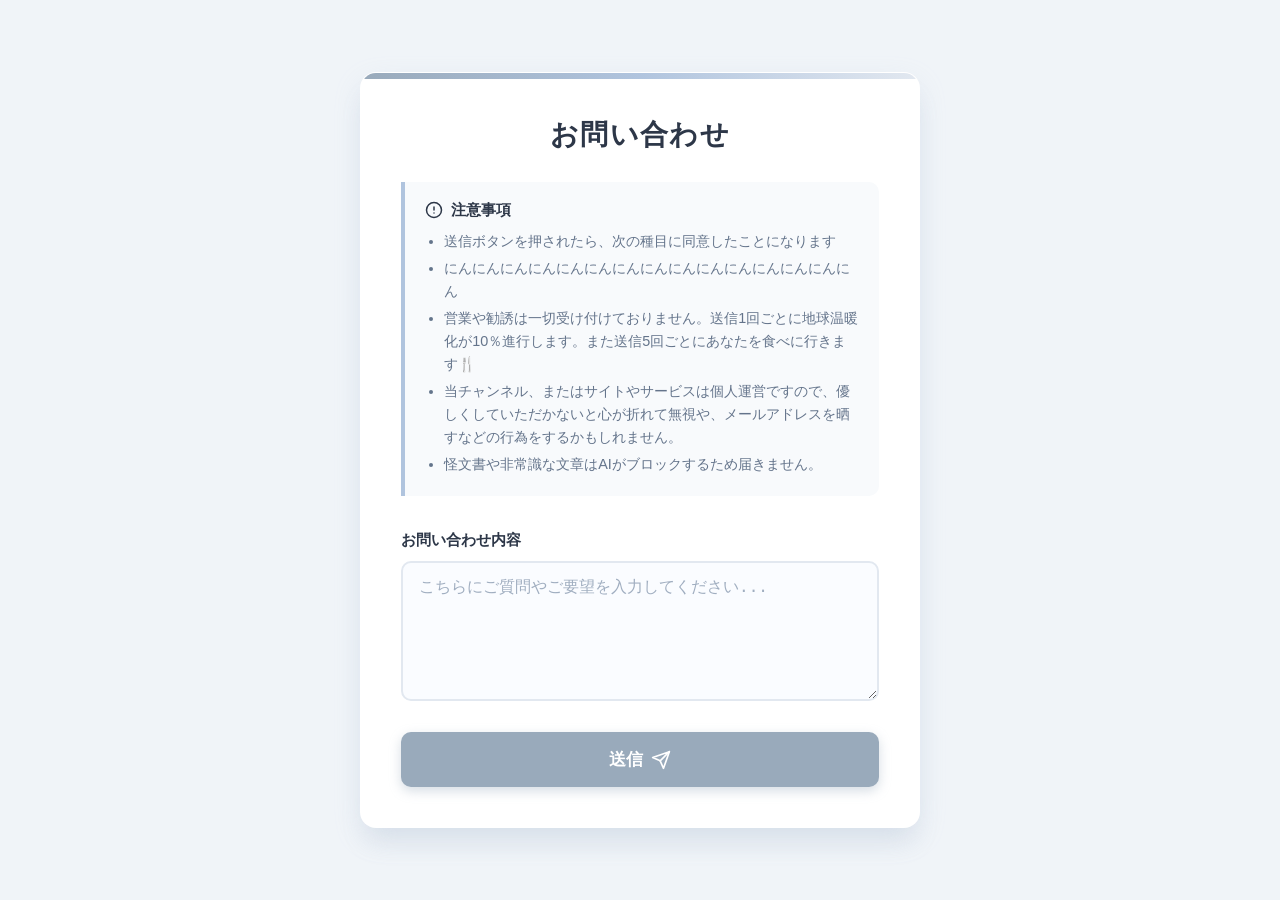
==== support/index.html @ 69566ed5 "Rename index.html to support/index.html" ====
<!DOCTYPE html>
<html lang="ja">
<head>
  <meta charset="UTF-8">
  <meta name="viewport" content="width=device-width, initial-scale=1.0">
  <title>お問い合わせフォーム</title>
  <style>
    /* ==============================================
       カラーパレット & デザイン変数
       ============================================== */
    :root {
      --color-main: #99AABB;         /* メインカラー */
      --color-main-hover: #8899AA;   /* ホバー時メイン */
      --color-highlight: #E2E8F0;    /* ハイライト */
      --color-shadow: #B0C4DE;       /* シャドウ / アクセント */
      --color-bg: #F0F4F8;           /* 白っぽいちょっと黒い水色 */
      --color-card-bg: #FFFFFF;      /* カード背景 */
      --color-text: #2D3748;         /* 主テキスト（見やすさ重視） */
      --color-text-muted: #64748B;   /* 補足テキスト */
      --color-error: #E53E3E;        /* エラー色 */
      --radius-lg: 16px;
      --radius-md: 10px;
      --transition-smooth: all 0.3s cubic-bezier(0.4, 0, 0.2, 1);
    }

    /* ==============================================
       ベーススタイル
       ============================================== */
    * {
      box-sizing: border-box;
      margin: 0;
      padding: 0;
    }

    body {
      font-family: -apple-system, BlinkMacSystemFont, "Segoe UI", Roboto, "Helvetica Neue", Arial, sans-serif;
      background-color: var(--color-bg);
      color: var(--color-text);
      min-height: 100vh;
      display: flex;
      justify-content: center;
      align-items: center;
      padding: 2rem 1rem;
      line-height: 1.6;
    }

    /* ==============================================
       カードコンテナ & アニメーション
       ============================================== */
    .form-card {
      background: var(--color-card-bg);
      width: 100%;
      max-width: 560px;
      padding: 2.5rem;
      border-radius: var(--radius-lg);
      border: 1px solid rgba(255, 255, 255, 0.8);
      /* 立体感のあるソフトな二重シャドウ */
      box-shadow: 
        0 10px 30px -5px rgba(176, 196, 222, 0.3),
        0 20px 25px -5px rgba(153, 170, 187, 0.15);
      animation: fadeInSlideUp 0.8s cubic-bezier(0.16, 1, 0.3, 1);
      position: relative;
      overflow: hidden;
    }

    /* カード上部のアクセントライン */
    .form-card::before {
      content: '';
      position: absolute;
      top: 0;
      left: 0;
      width: 100%;
      height: 6px;
      background: linear-gradient(90deg, var(--color-main), var(--color-shadow), var(--color-highlight));
    }

    .form-title {
      font-size: 1.75rem;
      font-weight: 700;
      color: var(--color-text);
      margin-bottom: 1.5rem;
      text-align: center;
      letter-spacing: 0.05em;
    }

    /* ==============================================
       注意事項エリア (CONFIGで流し込み)
       ============================================== */
    .notice-box {
      background-color: #F8FAFC;
      border-left: 4px solid var(--color-shadow);
      padding: 1rem 1.25rem;
      border-radius: 0 var(--radius-md) var(--radius-md) 0;
      margin-bottom: 2rem;
      font-size: 0.9rem;
      color: var(--color-text-muted);
      animation: fadeIn 1s ease-out 0.2s both;
    }

    .notice-box h3 {
      font-size: 0.95rem;
      color: var(--color-text);
      margin-bottom: 0.5rem;
      display: flex;
      align-items: center;
      gap: 0.5rem;
    }

    .notice-box ul {
      padding-left: 1.2rem;
    }

    .notice-box li {
      margin-bottom: 0.25rem;
    }

    /* ==============================================
       フォーム要素
       ============================================== */
    .form-group {
      margin-bottom: 1.5rem;
      position: relative;
    }

    .form-label {
      display: block;
      font-weight: 600;
      font-size: 0.95rem;
      margin-bottom: 0.5rem;
      color: var(--color-text);
      transition: var(--transition-smooth);
    }

    .form-control {
      width: 100%;
      padding: 0.875rem 1rem;
      font-size: 1rem;
      color: var(--color-text);
      background-color: #FAFCFF;
      border: 2px solid var(--color-highlight);
      border-radius: var(--radius-md);
      outline: none;
      transition: var(--transition-smooth);
      resize: vertical;
    }

    /* 入力エリアフォーカス時のアニメーション */
    .form-control:focus {
      background-color: #FFFFFF;
      border-color: var(--color-main);
      box-shadow: 0 0 0 4px rgba(153, 170, 187, 0.25);
      transform: translateY(-2px);
    }

    .form-control::placeholder {
      color: #A0AEC0;
    }

    textarea.form-control {
      min-height: 140px;
    }

    /* ==============================================
       送信ボタン & インタラクション
       ============================================== */
    .btn-submit {
      width: 100%;
      padding: 1rem;
      font-size: 1.05rem;
      font-weight: 700;
      color: #FFFFFF;
      background-color: var(--color-main);
      border: none;
      border-radius: var(--radius-md);
      cursor: pointer;
      transition: var(--transition-smooth);
      box-shadow: 0 4px 12px rgba(153, 170, 187, 0.4);
      display: flex;
      justify-content: center;
      align-items: center;
      gap: 0.5rem;
      position: relative;
      overflow: hidden;
    }

    /* リップル（波紋）用 */
    .btn-submit::after {
      content: '';
      position: absolute;
      top: 50%;
      left: 50%;
      width: 0;
      height: 0;
      background: rgba(255, 255, 255, 0.3);
      border-radius: 50%;
      transform: translate(-50%, -50%);
      transition: width 0.6s ease-out, height 0.6s ease-out;
    }

    .btn-submit:hover {
      background-color: var(--color-main-hover);
      transform: translateY(-3px);
      box-shadow: 0 8px 20px rgba(153, 170, 187, 0.5);
    }

    .btn-submit:active {
      transform: translateY(-1px);
      box-shadow: 0 4px 10px rgba(153, 170, 187, 0.3);
    }

    .btn-submit:active::after {
      width: 300px;
      height: 300px;
    }

    /* ==============================================
       キーフレームアニメーション
       ============================================== */
    @keyframes fadeInSlideUp {
      from {
        opacity: 0;
        transform: translateY(30px) scale(0.98);
      }
      to {
        opacity: 1;
        transform: translateY(0) scale(1);
      }
    }

    @keyframes fadeIn {
      from { opacity: 0; }
      to { opacity: 1; }
    }

    @keyframes shake {
      0%, 100% { transform: translateX(0); }
      20%, 60% { transform: translateX(-6px); }
      40%, 80% { transform: translateX(6px); }
    }

    .shake {
      animation: shake 0.4s ease-in-out;
    }
  </style>
</head>
<body>

  <div class="form-card">
    <h1 class="form-title">お問い合わせ</h1>

    <!-- JSで設定（CONFIG）した注意事項がここに入ります -->
    <div class="notice-box" id="noticeBox">
      <h3>
        <svg width="18" height="18" viewBox="0 0 24 24" fill="none" stroke="currentColor" stroke-width="2" stroke-linecap="round" stroke-linejoin="round"><circle cx="12" cy="12" r="10"></circle><line x1="12" y1="8" x2="12" y2="12"></line><line x1="12" y1="16" x2="12.01" y2="16"></line></svg>
        注意事項
      </h3>
      <ul id="noticeList"></ul>
    </div>

    <form id="contactForm">
      <div class="form-group">
        <label class="form-label" for="message">お問い合わせ内容</label>
        <textarea 
          id="message" 
          class="form-control" 
          placeholder="こちらにご質問やご要望を入力してください..." 
          required
        ></textarea>
      </div>

      <button type="submit" class="btn-submit" id="submitBtn">
        <span>送信</span>
        <svg width="20" height="20" viewBox="0 0 24 24" fill="none" stroke="currentColor" stroke-width="2" stroke-linecap="round" stroke-linejoin="round"><line x1="22" y1="2" x2="11" y2="13"></line><polygon points="22 2 15 22 11 13 2 9 22 2"></polygon></svg>
      </button>
    </form>
  </div>

  <script>
    /* ==============================================
       コンフィグ設定 (自由に書き換えてください)
       ============================================== */
    const CONFIG = {
      // 送信先のメールアドレス
      recipientEmail: "example@yourdomain.com",

      // 注意事項リスト
      notices: [
        "送信ボタンを押されたら、次の種目に同意したことになります",
        "にんにんにんにんにんにんにんにんにんにんにんにんにんにんにん",
        "営業や勧誘は一切受け付けておりません。送信1回ごとに地球温暖化が10％進行します。また送信5回ごとにあなたを食べに行きます🍴",
        "当チャンネル、またはサイトやサービスは個人運営ですので、優しくしていただかないと心が折れて無視や、メールアドレスを晒すなどの行為をするかもしれません。"  ,
        "怪文書や非常識な文章はAIがブロックするため届きません。",

      ]
    };

    /* ==============================================
       初期化処理
       ============================================== */
    document.addEventListener("DOMContentLoaded", () => {
      // 注意事項の書き込み
      const noticeList = document.getElementById("noticeList");
      CONFIG.notices.forEach(text => {
        const li = document.createElement("li");
        li.textContent = text;
        noticeList.appendChild(li);
      });
    });

    /* ==============================================
       送信処理 (mailto: 生成)
       ============================================== */
    const form = document.getElementById("contactForm");
    const messageInput = document.getElementById("message");
    const formCard = document.querySelector(".form-card");

    form.addEventListener("submit", (e) => {
      e.preventDefault();

      const messageValue = messageInput.value.trim();

      if (!messageValue) {
        // 未入力時はカードを揺らすアニメーション
        formCard.classList.add("shake");
        setTimeout(() => formCard.classList.remove("shake"), 400);
        return;
      }

      // 件名（Subject）は含めず、本文（Body）のみをURLエンコード
      const mailtoUrl = `mailto:${CONFIG.recipientEmail}?body=${encodeURIComponent(messageValue)}`;

      // メールアプリを開く
      window.location.href = mailtoUrl;
    });
  </script>
</body>
</html>
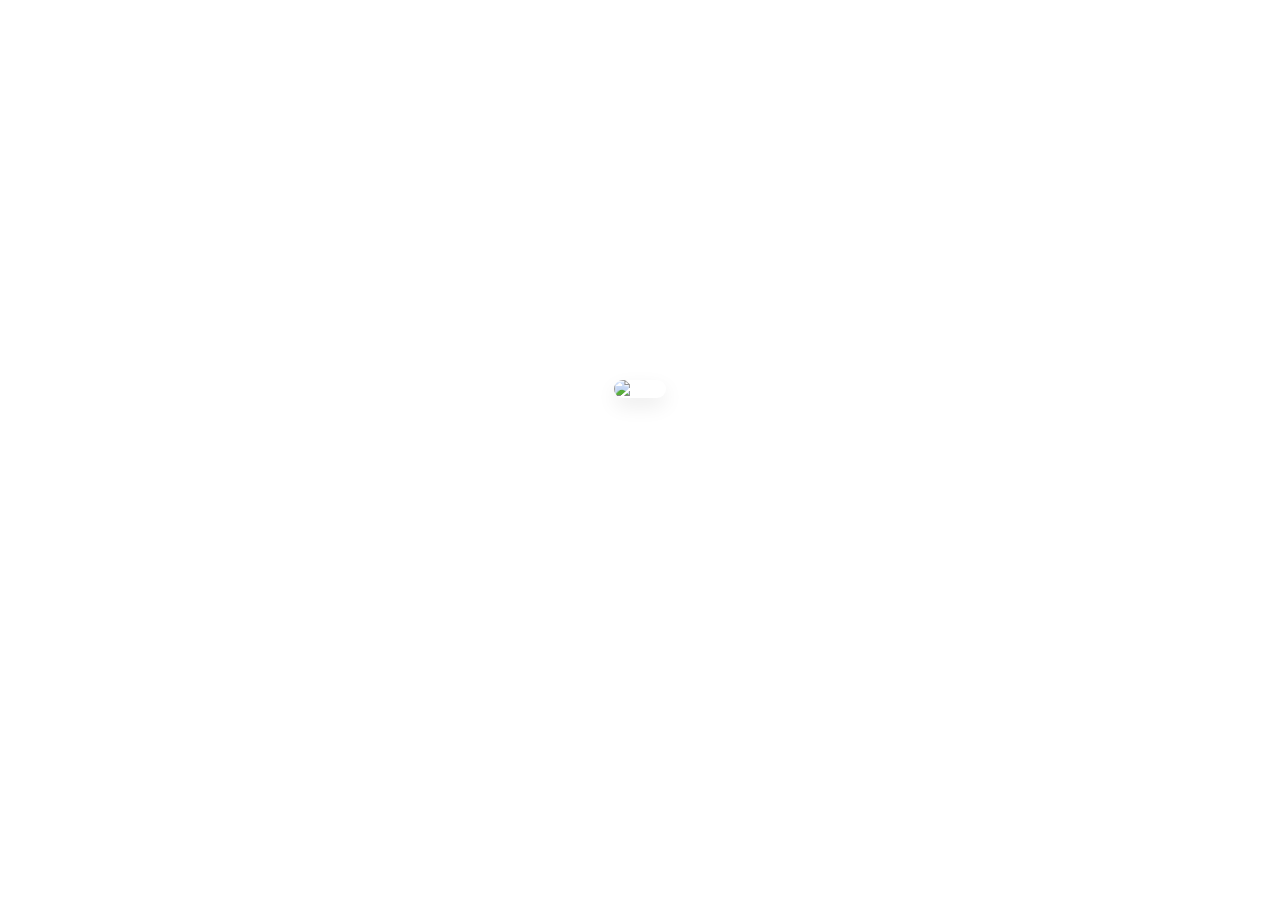
==== commit 538c1dae: "Update index.html" ====
--- a/support/index.html
+++ b/support/index.html
@@ -3,334 +3,867 @@
 <head>
   <meta charset="UTF-8">
   <meta name="viewport" content="width=device-width, initial-scale=1.0">
-  <title>お問い合わせフォーム</title>
+  <title>Profile Page</title>
   <style>
-    /* ==============================================
-       カラーパレット & デザイン変数
-       ============================================== */
-    :root {
-      --color-main: #99AABB;         /* メインカラー */
-      --color-main-hover: #8899AA;   /* ホバー時メイン */
-      --color-highlight: #E2E8F0;    /* ハイライト */
-      --color-shadow: #B0C4DE;       /* シャドウ / アクセント */
-      --color-bg: #F0F4F8;           /* 白っぽいちょっと黒い水色 */
-      --color-card-bg: #FFFFFF;      /* カード背景 */
-      --color-text: #2D3748;         /* 主テキスト（見やすさ重視） */
-      --color-text-muted: #64748B;   /* 補足テキスト */
-      --color-error: #E53E3E;        /* エラー色 */
-      --radius-lg: 16px;
-      --radius-md: 10px;
-      --transition-smooth: all 0.3s cubic-bezier(0.4, 0, 0.2, 1);
-    }
-
-    /* ==============================================
-       ベーススタイル
-       ============================================== */
+    /* ================================================== */
+    /* 基礎リセット・マウスカーソル完全非表示化 */
+    /* ================================================== */
     * {
-      box-sizing: border-box;
       margin: 0;
       padding: 0;
+      box-sizing: border-box;
+    }
+
+    /* PC環境下では画面の下部や端も含めて、全ての要素のデフォルトカーソルを強制非表示 */
+    @media (hover: hover) and (pointer: fine) {
+      *, *::before, *::after, html, body {
+        cursor: none !important;
+      }
     }
 
     body {
-      font-family: -apple-system, BlinkMacSystemFont, "Segoe UI", Roboto, "Helvetica Neue", Arial, sans-serif;
-      background-color: var(--color-bg);
-      color: var(--color-text);
-      min-height: 100vh;
+      background: #000;
+      color: #fff;
+      height: 100vh;
+      overflow-x: hidden;
+      font-family: 'Helvetica Neue', Arial, 'Hiragino Kaku Gothic ProN', 'Hiragino Sans', Meiryo, sans-serif;
+      position: relative;
+      user-select: none;
+    }
+
+    /* ================================================== */
+    /* ローディング画面 (漆黒→白円形展開) */
+    /* ================================================== */
+    #first-loading-screen {
+      position: fixed;
+      top: 0; left: 0; width: 100vw; height: 100vh;
+      background-color: #000000;
+      z-index: 90000;
       display: flex;
       justify-content: center;
       align-items: center;
-      padding: 2rem 1rem;
-      line-height: 1.6;
-    }
-
-    /* ==============================================
-       カードコンテナ & アニメーション
-       ============================================== */
-    .form-card {
-      background: var(--color-card-bg);
-      width: 100%;
-      max-width: 560px;
-      padding: 2.5rem;
-      border-radius: var(--radius-lg);
-      border: 1px solid rgba(255, 255, 255, 0.8);
-      /* 立体感のあるソフトな二重シャドウ */
-      box-shadow: 
-        0 10px 30px -5px rgba(176, 196, 222, 0.3),
-        0 20px 25px -5px rgba(153, 170, 187, 0.15);
-      animation: fadeInSlideUp 0.8s cubic-bezier(0.16, 1, 0.3, 1);
+      overflow: hidden;
+      pointer-events: auto;
+    }
+
+    .white-cover-overlay {
+      position: absolute;
+      top: 0; left: 0; width: 100%; height: 100%;
+      background: #ffffff;
+      clip-path: circle(0% at 50% 50%);
+      z-index: 1;
+    }
+
+    .white-cover-overlay.shrink-in {
+      animation: shrinkFromEdge 0.8s cubic-bezier(0.25, 1, 0.5, 1) forwards;
+    }
+
+    @keyframes shrinkFromEdge {
+      0% { clip-path: circle(0% at 50% 50%); }
+      100% { clip-path: circle(150% at 50% 50%); }
+    }
+
+    #first-loading-screen.smooth-fade-out {
+      opacity: 0;
+      transition: opacity 0.8s cubic-bezier(0.25, 1, 0.5, 1);
+      pointer-events: none;
+    }
+
+    .first-loading-content {
+      text-align: center;
       position: relative;
-      overflow: hidden;
-    }
-
-    /* カード上部のアクセントライン */
-    .form-card::before {
+      z-index: 2;
+      display: flex;
+      flex-direction: column;
+      align-items: center;
+      transition: opacity 0.5s ease;
+    }
+
+    /* 吹き出し (共通スタイル) */
+    .fukidashi {
+      position: absolute;
+      bottom: 130%;
+      left: 50%;
+      transform: translateX(-50%) scale(0);
+      background: #ffffff;
+      color: #333333;
+      padding: 12px 18px;
+      border-radius: 12px;
+      font-size: 0.95rem;
+      font-weight: 700;
+      white-space: nowrap;
+      opacity: 0;
+      transition: transform 0.3s cubic-bezier(0.34, 1.56, 0.64, 1), opacity 0.3s ease;
+      box-shadow: 0 4px 15px rgba(0, 0, 0, 0.2);
+      border: 2px solid #e0e0e0;
+      z-index: 10;
+      pointer-events: auto;
+    }
+    .fukidashi::after {
       content: '';
       position: absolute;
-      top: 0;
-      left: 0;
+      top: 100%;
+      left: 50%;
+      transform: translateX(-50%);
+      border: 8px solid transparent;
+      border-top-color: #ffffff;
+    }
+    .fukidashi.show {
+      transform: translateX(-50%) scale(1);
+      opacity: 1;
+    }
+
+    .logo-container {
+      width: 110px;
+      height: 110px;
+      margin-bottom: 25px;
+      transform: scale(0);
+      opacity: 0;
+      position: relative; /* 吹き出しの基準 */
+    }
+
+    .logo-container.pop-in {
+      animation: pyokonLogo 0.5s cubic-bezier(0.175, 0.885, 0.32, 1.4) forwards;
+    }
+
+    @keyframes pyokonLogo {
+      0% { transform: scale(0); opacity: 0; }
+      60% { transform: scale(1.25); opacity: 1; }
+      100% { transform: scale(1); opacity: 1; }
+    }
+
+    .logo-img {
       width: 100%;
+      height: 100%;
+      border-radius: 28px;
+      object-fit: cover;
+      box-shadow: 0 8px 20px rgba(0, 0, 0, 0.08);
+      cursor: none; /* カーソル消去 */
+    }
+
+    .first-load-bar-track {
+      width: 220px;
       height: 6px;
-      background: linear-gradient(90deg, var(--color-main), var(--color-shadow), var(--color-highlight));
-    }
-
-    .form-title {
-      font-size: 1.75rem;
+      background: rgba(0, 0, 0, 0.08);
+      border-radius: 10px;
+      overflow: hidden;
+      position: relative;
+      opacity: 0;
+      transition: opacity 0.3s ease;
+    }
+
+    .first-load-bar-track.show {
+      opacity: 1;
+    }
+
+    .first-load-bar-fill {
+      width: 0%;
+      height: 100%;
+      background: #c3d9f0;
+      box-shadow: 0 0 10px #E2ECF7;
+      border-radius: 10px;
+      /* JSでtransitionを操作します */
+    }
+
+    /* ================================================== */
+    /* エラー演出用スタイル (読み込み後エラー・10回失敗時) */
+    /* ================================================== */
+
+    /* 上下白背景スライド (読み込み後エラー用) */
+    .err-bg {
+      position: fixed;
+      left: 0; width: 100vw; height: 50vh;
+      background: #ffffff;
+      z-index: 90001;
+      transition: transform 0.6s cubic-bezier(0.8, 0, 0.2, 1);
+      pointer-events: none;
+    }
+    #err-white-top { top: 0; transform: translateY(-100%); }
+    #err-white-bottom { bottom: 0; transform: translateY(100%); }
+    .err-bg.show { transform: translateY(0); }
+
+    /* エラー演出コンテナ (読み込み後) */
+    #err-overlay {
+      display: none;
+      position: fixed; top: 0; left: 0; width: 100vw; height: 100vh;
+      z-index: 90002; pointer-events: none; overflow: hidden;
+    }
+
+    #err-logo-box {
+      position: absolute;
+      top: -200px; /* 画面外(上) */
+      left: 50%;
+      transform: translateX(-50%);
+      width: 110px; height: 110px;
+      transition: top 0.6s cubic-bezier(0.34, 1.56, 0.64, 1);
+    }
+    #err-logo-box.move-center {
+      top: 50%;
+      transform: translate(-50%, -50%);
+    }
+
+    #err-text {
+      text-align: center;
+      color: #333;
       font-weight: 700;
-      color: var(--color-text);
-      margin-bottom: 1.5rem;
-      text-align: center;
-      letter-spacing: 0.05em;
-    }
-
-    /* ==============================================
-       注意事項エリア (CONFIGで流し込み)
-       ============================================== */
-    .notice-box {
-      background-color: #F8FAFC;
-      border-left: 4px solid var(--color-shadow);
-      padding: 1rem 1.25rem;
-      border-radius: 0 var(--radius-md) var(--radius-md) 0;
-      margin-bottom: 2rem;
-      font-size: 0.9rem;
-      color: var(--color-text-muted);
-      animation: fadeIn 1s ease-out 0.2s both;
-    }
-
-    .notice-box h3 {
-      font-size: 0.95rem;
-      color: var(--color-text);
-      margin-bottom: 0.5rem;
-      display: flex;
-      align-items: center;
-      gap: 0.5rem;
-    }
-
-    .notice-box ul {
-      padding-left: 1.2rem;
-    }
-
-    .notice-box li {
-      margin-bottom: 0.25rem;
-    }
-
-    /* ==============================================
-       フォーム要素
-       ============================================== */
-    .form-group {
-      margin-bottom: 1.5rem;
-      position: relative;
-    }
-
-    .form-label {
-      display: block;
-      font-weight: 600;
-      font-size: 0.95rem;
-      margin-bottom: 0.5rem;
-      color: var(--color-text);
-      transition: var(--transition-smooth);
-    }
-
-    .form-control {
-      width: 100%;
-      padding: 0.875rem 1rem;
-      font-size: 1rem;
-      color: var(--color-text);
-      background-color: #FAFCFF;
-      border: 2px solid var(--color-highlight);
-      border-radius: var(--radius-md);
-      outline: none;
-      transition: var(--transition-smooth);
-      resize: vertical;
-    }
-
-    /* 入力エリアフォーカス時のアニメーション */
-    .form-control:focus {
-      background-color: #FFFFFF;
-      border-color: var(--color-main);
-      box-shadow: 0 0 0 4px rgba(153, 170, 187, 0.25);
-      transform: translateY(-2px);
-    }
-
-    .form-control::placeholder {
-      color: #A0AEC0;
-    }
-
-    textarea.form-control {
-      min-height: 140px;
-    }
-
-    /* ==============================================
-       送信ボタン & インタラクション
-       ============================================== */
-    .btn-submit {
-      width: 100%;
-      padding: 1rem;
-      font-size: 1.05rem;
-      font-weight: 700;
-      color: #FFFFFF;
-      background-color: var(--color-main);
-      border: none;
-      border-radius: var(--radius-md);
-      cursor: pointer;
-      transition: var(--transition-smooth);
-      box-shadow: 0 4px 12px rgba(153, 170, 187, 0.4);
-      display: flex;
-      justify-content: center;
-      align-items: center;
-      gap: 0.5rem;
-      position: relative;
-      overflow: hidden;
-    }
-
-    /* リップル（波紋）用 */
-    .btn-submit::after {
-      content: '';
+      margin-top: 150px;
+      font-size: 1.1rem;
+      opacity: 0;
+      transition: opacity 0.4s ease;
+    }
+    #err-text.show { opacity: 1; }
+
+    /* 致命的エラー (10回失敗・サポート誘導用) */
+    #fatal-overlay {
+      display: none;
+      position: fixed; top: 0; left: 0; width: 100vw; height: 100vh;
+      z-index: 99999; /* 最前面 */
+      pointer-events: none; overflow: hidden;
+    }
+
+    #fatal-logo-box {
       position: absolute;
       top: 50%;
-      left: 50%;
-      width: 0;
-      height: 0;
-      background: rgba(255, 255, 255, 0.3);
+      left: -200px; /* 画面外(左) */
+      transform: translateY(-50%);
+      width: 120px; height: 120px;
+      transition: left 0.6s cubic-bezier(0.34, 1.56, 0.64, 1);
+      pointer-events: auto; /* クリック判定用 */
+    }
+    #fatal-logo-box.slide-in-left {
+      left: 60px; /* 画面左側に配置 */
+    }
+
+    /* サポートボタン */
+    .support-btn {
+      display: inline-block;
+      margin-top: 10px;
+      padding: 8px 16px;
+      background: #341f97;
+      color: #fff;
+      text-decoration: none;
+      border-radius: 8px;
+      transition: background 0.2s;
+      cursor: none !important; /* カスタムカーソルに任せる */
+    }
+    .support-btn:hover { background: #54a0ff; }
+
+    /* 爆発エフェクト */
+    .explode-anim {
+      animation: explodeEffect 0.6s forwards;
+      pointer-events: none;
+    }
+    @keyframes explodeEffect {
+      0% { transform: scale(1); filter: brightness(1); opacity: 1; }
+      30% { transform: scale(1.6); filter: brightness(2) contrast(1.5); }
+      100% { transform: scale(3.5); filter: blur(15px) brightness(3); opacity: 0; display: none; }
+    }
+
+
+    /* ================================================== */
+    /* カスタムマウスカーソル */
+    /* ================================================== */
+    #custom-cursor {
+      position: fixed;
+      top: 0; left: 0;
+      width: 22px; height: 22px;
+      background-color: #c3d9f0;
+      border: 2px solid #E2ECF7;
       border-radius: 50%;
+      pointer-events: none;
+      z-index: 999999;
       transform: translate(-50%, -50%);
-      transition: width 0.6s ease-out, height 0.6s ease-out;
-    }
-
-    .btn-submit:hover {
-      background-color: var(--color-main-hover);
-      transform: translateY(-3px);
-      box-shadow: 0 8px 20px rgba(153, 170, 187, 0.5);
-    }
-
-    .btn-submit:active {
-      transform: translateY(-1px);
-      box-shadow: 0 4px 10px rgba(153, 170, 187, 0.3);
-    }
-
-    .btn-submit:active::after {
-      width: 300px;
-      height: 300px;
-    }
-
-    /* ==============================================
-       キーフレームアニメーション
-       ============================================== */
-    @keyframes fadeInSlideUp {
-      from {
-        opacity: 0;
-        transform: translateY(30px) scale(0.98);
-      }
-      to {
-        opacity: 1;
-        transform: translateY(0) scale(1);
-      }
-    }
-
-    @keyframes fadeIn {
-      from { opacity: 0; }
-      to { opacity: 1; }
-    }
-
-    @keyframes shake {
-      0%, 100% { transform: translateX(0); }
-      20%, 60% { transform: translateX(-6px); }
-      40%, 80% { transform: translateX(6px); }
-    }
-
-    .shake {
-      animation: shake 0.4s ease-in-out;
+      box-shadow: 0 6px 16px rgba(0, 0, 0, 0.6), 0 0 10px rgba(226, 236, 247, 0.8);
+      opacity: 0;
+      transition: opacity 0.4s ease, transform 0.2s cubic-bezier(0.2, 0.8, 0.2, 1), background-color 0.2s ease, border-color 0.2s ease;
+      will-change: transform, left, top;
+    }
+
+    #custom-cursor.hover {
+      transform: translate(-50%, -50%) scale(1.6);
+      background-color: #E2ECF7;
+      border-color: #ffffff;
+      box-shadow: 0 8px 22px rgba(0, 0, 0, 0.7), 0 0 16px #E2ECF7;
+    }
+
+    #custom-cursor.active {
+      transform: translate(-50%, -50%) scale(0.85);
+      background-color: #a1c4e6;
+    }
+
+    @media (hover: none), (pointer: coarse) {
+      #custom-cursor { display: none !important; }
+      body, a, button, input, select, textarea { cursor: auto !important; }
+    }
+
+    /* ================================================== */
+    /* メインWebサイト用スタイル (前回のまま) */
+    /* ================================================== */
+    .bg-video-container {
+      position: fixed; top: 0; left: 0; width: 100vw; height: 100vh;
+      z-index: -2; overflow: hidden; pointer-events: none;
+    }
+    .bg-video {
+      width: 100%; height: 100%; object-fit: cover; pointer-events: none;
+    }
+    .bg-overlay {
+      position: fixed; top: 0; left: 0; width: 100vw; height: 100vh;
+      background: rgba(10, 10, 15, 0.6); z-index: -1; pointer-events: none;
+    }
+
+    /* (以下、既存のプロフィールCSSスタイル・一部省略せず記載) */
+    .hamburger-btn {
+      position: fixed; top: 20px; left: 20px; z-index: 1000;
+      background: rgba(255, 255, 255, 0.15); backdrop-filter: blur(10px);
+      border: 1px solid rgba(255, 255, 255, 0.2); width: 48px; height: 48px;
+      border-radius: 12px; display: flex; flex-direction: column;
+      justify-content: center; align-items: center; gap: 5px; transition: all 0.3s ease;
+    }
+    .hamburger-btn:hover { background: rgba(255, 255, 255, 0.3); transform: scale(1.05); }
+    .hamburger-btn span {
+      width: 22px; height: 2px; background-color: #ffffff; border-radius: 2px; transition: all 0.3s ease;
+    }
+    .hamburger-btn.active span:nth-child(1) { transform: translateY(7px) rotate(45deg); }
+    .hamburger-btn.active span:nth-child(2) { opacity: 0; }
+    .hamburger-btn.active span:nth-child(3) { transform: translateY(-7px) rotate(-45deg); }
+    .menu-drawer {
+      position: fixed; top: 0; left: -300px; width: 280px; height: 100%;
+      background: rgba(15, 15, 25, 0.88); backdrop-filter: blur(20px);
+      z-index: 999; padding: 80px 20px 30px; box-shadow: 4px 0 24px rgba(0, 0, 0, 0.5);
+      transition: left 0.35s cubic-bezier(0.4, 0, 0.2, 1); border-right: 1px solid rgba(255, 255, 255, 0.1); overflow-y: auto;
+    }
+    .menu-drawer.open { left: 0; }
+    .menu-section-header {
+      font-size: 0.75rem; font-weight: 700; text-transform: uppercase; color: #8a8a9e; letter-spacing: 1px; margin: 20px 0 8px 12px;
+    }
+    .menu-drawer a {
+      display: flex; align-items: center; gap: 12px; color: #e0e0e0; text-decoration: none;
+      padding: 12px 14px; margin-bottom: 6px; border-radius: 10px; font-size: 0.95rem; font-weight: 500;
+      background: rgba(255, 255, 255, 0.05); transition: all 0.2s ease;
+    }
+    .menu-drawer a:hover { background: rgba(255, 255, 255, 0.2); color: #ffffff; transform: translateX(4px); }
+    .menu-overlay {
+      position: fixed; top: 0; left: 0; width: 100vw; height: 100vh; background: rgba(0, 0, 0, 0.5);
+      z-index: 998; opacity: 0; pointer-events: none; transition: opacity 0.35s ease;
+    }
+    .menu-overlay.open { opacity: 1; pointer-events: auto; }
+    .container { max-width: 720px; width: 100%; margin: 0 auto; padding: 80px 20px 60px; }
+    .card {
+      background: rgba(20, 20, 32, 0.65); backdrop-filter: blur(16px);
+      border: 1px solid rgba(255, 255, 255, 0.12); border-radius: 24px; padding: 32px;
+      margin-bottom: 24px; box-shadow: 0 12px 32px rgba(0, 0, 0, 0.3); word-break: break-word;
+    }
+    .profile-header { text-align: center; }
+    .avatar {
+      width: 130px; height: 130px; border-radius: 50%; object-fit: cover;
+      border: 4px solid rgba(255, 255, 255, 0.3); box-shadow: 0 8px 20px rgba(0, 0, 0, 0.4); margin-bottom: 16px;
+    }
+    .user-name { font-size: 2rem; font-weight: 700; margin-bottom: 8px; }
+    .details-row { display: flex; justify-content: center; gap: 12px; font-size: 0.95rem; color: #b0b0c0; margin-bottom: 16px; flex-wrap: wrap; }
+    .details-badge {
+      display: inline-flex; align-items: center; gap: 6px; background: rgba(255, 255, 255, 0.08);
+      padding: 6px 14px; border-radius: 20px; border: 1px solid rgba(255, 255, 255, 0.1);
+    }
+    .bio { font-size: 1rem; line-height: 1.7; color: #e0e0e0; margin-top: 16px; text-align: left; user-select: text; }
+    .action-group { display: grid; grid-template-columns: 1fr 1fr; gap: 12px; margin-top: 24px; }
+    .action-btn {
+      display: inline-flex; align-items: center; justify-content: center; gap: 8px;
+      padding: 14px 20px; border-radius: 14px; font-weight: 700; text-decoration: none; color: #ffffff;
+      transition: all 0.25s ease; box-shadow: 0 4px 15px rgba(0, 0, 0, 0.2);
+    }
+    .btn-donate { background: linear-gradient(135deg, #ff5252, #ff793f); }
+    .btn-support { background: linear-gradient(135deg, #341f97, #54a0ff); }
+    .action-btn:hover { transform: translateY(-2px); filter: brightness(1.15); }
+    .section-title {
+      font-size: 1.25rem; font-weight: 700; margin-bottom: 16px; border-bottom: 1px solid rgba(255, 255, 255, 0.1);
+      padding-bottom: 10px; display: flex; align-items: center; gap: 8px;
+    }
+    .sns-group { display: flex; flex-direction: column; gap: 10px; }
+    .sns-item {
+      display: flex; justify-content: space-between; align-items: center; padding: 14px 18px;
+      background: rgba(255, 255, 255, 0.05); border-radius: 12px; text-decoration: none; color: #ffffff;
+      border: 1px solid rgba(255, 255, 255, 0.08); transition: all 0.2s ease;
+    }
+    .sns-item:hover { background: rgba(255, 255, 255, 0.12); transform: translateX(4px); }
+    .sns-item-left { display: flex; align-items: center; gap: 10px; }
+    .sns-handle { font-size: 0.9rem; color: #a0a0b0; }
+    .tag-container { display: flex; flex-wrap: wrap; gap: 8px; }
+    .tag { padding: 6px 12px; border-radius: 8px; font-size: 0.88rem; font-weight: 500; }
+    .tag-like { background: rgba(46, 213, 115, 0.15); color: #7bed9f; border: 1px solid rgba(46, 213, 115, 0.3); }
+    .tag-dislike { background: rgba(255, 71, 87, 0.15); color: #ff6b81; border: 1px solid rgba(255, 71, 87, 0.3); }
+    @media (max-width: 600px) {
+      .container { padding: 70px 12px 40px; }
+      .card { padding: 20px 16px; border-radius: 18px; }
+      .action-group { grid-template-columns: 1fr; }
+      .user-name { font-size: 1.6rem; }
+      .avatar { width: 100px; height: 100px; }
     }
   </style>
 </head>
 <body>
 
-  <div class="form-card">
-    <h1 class="form-title">お問い合わせ</h1>
-
-    <!-- JSで設定（CONFIG）した注意事項がここに入ります -->
-    <div class="notice-box" id="noticeBox">
-      <h3>
-        <svg width="18" height="18" viewBox="0 0 24 24" fill="none" stroke="currentColor" stroke-width="2" stroke-linecap="round" stroke-linejoin="round"><circle cx="12" cy="12" r="10"></circle><line x1="12" y1="8" x2="12" y2="12"></line><line x1="12" y1="16" x2="12.01" y2="16"></line></svg>
-        注意事項
-      </h3>
-      <ul id="noticeList"></ul>
+  <!-- ========================================== -->
+  <!-- UIオーバーレイ・ローディング・エラー関係 -->
+  <!-- ========================================== -->
+
+  <!-- 初回ローディング画面 -->
+  <div id="first-loading-screen">
+    <div class="white-cover-overlay" id="white-cover"></div>
+    <div class="first-loading-content">
+      <div class="logo-container" id="main-logo-box">
+        <img src="https://files.catbox.moe/lzbie4.png" id="app-logo-img" class="logo-img" alt="Logo">
+        <div id="loading-fukidashi" class="fukidashi">エラーが発生しました</div>
+      </div>
+      <div class="first-load-bar-track" id="first-bar-track">
+        <div class="first-load-bar-fill" id="first-bar-fill"></div>
+      </div>
     </div>
-
-    <form id="contactForm">
-      <div class="form-group">
-        <label class="form-label" for="message">お問い合わせ内容</label>
-        <textarea 
-          id="message" 
-          class="form-control" 
-          placeholder="こちらにご質問やご要望を入力してください..." 
-          required
-        ></textarea>
+  </div>
+
+  <!-- 読み込み後エラー用の白背景スライド -->
+  <div id="err-white-top" class="err-bg"></div>
+  <div id="err-white-bottom" class="err-bg"></div>
+
+  <!-- 読み込み後エラー用のUI -->
+  <div id="err-overlay">
+    <div id="err-logo-box">
+      <img src="https://files.catbox.moe/lzbie4.png" class="logo-img" alt="Logo">
+      <div id="err-fukidashi" class="fukidashi">エラーが発生しました</div>
+    </div>
+    <div id="err-text">再読み込みしています</div>
+  </div>
+
+  <!-- 10回失敗時(致命的エラー・サポート用) -->
+  <div id="fatal-overlay">
+    <div id="fatal-logo-box">
+      <img src="https://files.catbox.moe/lzbie4.png" id="fatal-logo-img" class="logo-img" alt="Logo">
+      <div id="fatal-fukidashi" class="fukidashi">
+        これをサポートサイトに送信してください<br>
+        <a href="https://tunaisinbox.f5.si/support" id="support-btn" class="support-btn" target="_blank" rel="noopener noreferrer">サポートへ移動する</a>
       </div>
-
-      <button type="submit" class="btn-submit" id="submitBtn">
-        <span>送信</span>
-        <svg width="20" height="20" viewBox="0 0 24 24" fill="none" stroke="currentColor" stroke-width="2" stroke-linecap="round" stroke-linejoin="round"><line x1="22" y1="2" x2="11" y2="13"></line><polygon points="22 2 15 22 11 13 2 9 22 2"></polygon></svg>
-      </button>
-    </form>
+    </div>
   </div>
 
+  <!-- カスタムマウスカーソル -->
+  <div id="custom-cursor"></div>
+
+  <!-- ========================================== -->
+  <!-- メインコンテンツ -->
+  <!-- ========================================== -->
+  <div class="bg-video-container">
+    <video id="bgVideo" class="bg-video" autoplay loop muted playsinline disablePictureInPicture></video>
+  </div>
+  <div class="bg-overlay"></div>
+
+  <div class="hamburger-btn" id="menuToggle">
+    <span></span><span></span><span></span>
+  </div>
+  <div class="menu-overlay" id="menuOverlay"></div>
+  <nav class="menu-drawer" id="menuDrawer"></nav>
+
+  <div class="container" id="profile-container">
+    <div class="card profile-header" id="profile">
+      <img id="userIcon" class="avatar" alt="Icon">
+      <h1 id="userName" class="user-name"></h1>
+      <div class="details-row">
+        <span class="details-badge">
+          <svg viewBox="0 0 24 24" width="16" height="16" fill="none" stroke="currentColor" stroke-width="2"><rect x="3" y="4" width="18" height="18" rx="2" ry="2"/><line x1="16" y1="2" x2="16" y2="6"/><line x1="8" y1="2" x2="8" y2="6"/><line x1="3" y1="10" x2="21" y2="10"/></svg>
+          誕生日: <strong id="userBirthday"></strong>
+        </span>
+        <span class="details-badge">
+          <svg viewBox="0 0 24 24" width="16" height="16" fill="currentColor"><polygon points="12 2 15.09 8.26 22 9.27 17 14.14 18.18 21.02 12 17.77 5.82 21.02 7 14.14 2 9.27 8.91 8.26 12 2"/></svg>
+          推し: <strong id="userOshi"></strong>
+        </span>
+      </div>
+      <p id="userBio" class="bio"></p>
+      <div id="actionButtons" class="action-group"></div>
+    </div>
+
+    <div class="card">
+      <h2 class="section-title">
+        <svg viewBox="0 0 24 24" width="20" height="20" fill="none" stroke="currentColor" stroke-width="2"><rect x="5" y="2" width="14" height="20" rx="2" ry="2"/><line x1="12" y1="18" x2="12.01" y2="18"/></svg>
+        SNS
+      </h2>
+      <div id="snsList" class="sns-group"></div>
+    </div>
+
+    <div class="card" id="likes-dislikes">
+      <h2 class="section-title">
+        <svg viewBox="0 0 24 24" width="20" height="20" fill="#2ed573"><path d="M12 21.35l-1.45-1.32C5.4 15.36 2 12.28 2 8.5 2 5.42 4.42 3 7.5 3c1.74 0 3.41.81 4.5 2.09C13.09 3.81 14.76 3 16.5 3 19.58 3 22 5.42 22 8.5c0 3.78-3.4 6.86-8.55 11.54L12 21.35z"/></svg>
+        好きなもの
+      </h2>
+      <div id="likeTags" class="tag-container" style="margin-bottom: 24px;"></div>
+      <h2 class="section-title">
+        <svg viewBox="0 0 24 24" width="20" height="20" fill="#ff4757"><path d="M12 21.35l-1.45-1.32C5.4 15.36 2 12.28 2 8.5 2 5.42 4.42 3 7.5 3c1.74 0 3.41.81 4.5 2.09C13.09 3.81 14.76 3 16.5 3 19.58 3 22 5.42 22 8.5c0 3.78-3.4 6.86-8.55 11.54L12 21.35z"/></svg>
+        嫌いなもの
+      </h2>
+      <div id="dislikeTags" class="tag-container"></div>
+    </div>
+  </div>
+
+  <script src="config.js"></script>
+
   <script>
-    /* ==============================================
-       コンフィグ設定 (自由に書き換えてください)
-       ============================================== */
-    const CONFIG = {
-      // 送信先のメールアドレス
-      recipientEmail: "example@yourdomain.com",
-
-      // 注意事項リスト
-      notices: [
-        "送信ボタンを押されたら、次の種目に同意したことになります",
-        "にんにんにんにんにんにんにんにんにんにんにんにんにんにんにん",
-        "営業や勧誘は一切受け付けておりません。送信1回ごとに地球温暖化が10％進行します。また送信5回ごとにあなたを食べに行きます🍴",
-        "当チャンネル、またはサイトやサービスは個人運営ですので、優しくしていただかないと心が折れて無視や、メールアドレスを晒すなどの行為をするかもしれません。"  ,
-        "怪文書や非常識な文章はAIがブロックするため届きません。",
-
-      ]
-    };
-
-    /* ==============================================
-       初期化処理
-       ============================================== */
     document.addEventListener("DOMContentLoaded", () => {
-      // 注意事項の書き込み
-      const noticeList = document.getElementById("noticeList");
-      CONFIG.notices.forEach(text => {
-        const li = document.createElement("li");
-        li.textContent = text;
-        noticeList.appendChild(li);
+      // ==================================================
+      // マウスカーソル & 右クリック→左クリック化処理
+      // ==================================================
+      const cursor = document.getElementById("custom-cursor");
+      let mouseX = -100, mouseY = -100;
+      let cursorX = -100, cursorY = -100;
+      const isTouch = ('ontouchstart' in window) || (navigator.maxTouchPoints > 0);
+
+      // 右クリックを強制的に左クリックイベントに変換
+      document.addEventListener('contextmenu', (e) => {
+        e.preventDefault();
+        const element = document.elementFromPoint(e.clientX, e.clientY);
+        if (element) {
+          element.click();
+        }
       });
-    });
-
-    /* ==============================================
-       送信処理 (mailto: 生成)
-       ============================================== */
-    const form = document.getElementById("contactForm");
-    const messageInput = document.getElementById("message");
-    const formCard = document.querySelector(".form-card");
-
-    form.addEventListener("submit", (e) => {
-      e.preventDefault();
-
-      const messageValue = messageInput.value.trim();
-
-      if (!messageValue) {
-        // 未入力時はカードを揺らすアニメーション
-        formCard.classList.add("shake");
-        setTimeout(() => formCard.classList.remove("shake"), 400);
-        return;
+
+      if (!isTouch) {
+        document.addEventListener("mousemove", (e) => {
+          mouseX = e.clientX;
+          mouseY = e.clientY;
+        });
+
+        function animateCursor() {
+          cursorX += (mouseX - cursorX) * 0.22;
+          cursorY += (mouseY - cursorY) * 0.22;
+          cursor.style.left = `${cursorX}px`;
+          cursor.style.top = `${cursorY}px`;
+          requestAnimationFrame(animateCursor);
+        }
+        requestAnimationFrame(animateCursor);
+
+        document.addEventListener("mousedown", () => cursor.classList.add("active"));
+        document.addEventListener("mouseup", () => cursor.classList.remove("active"));
+        document.addEventListener("mouseover", (e) => {
+          if (e.target.closest("a, button, .hamburger-btn, .sns-item, .action-btn, .tag, .support-btn")) {
+            cursor.classList.add("hover");
+          }
+        });
+        document.addEventListener("mouseout", (e) => {
+          if (e.target.closest("a, button, .hamburger-btn, .sns-item, .action-btn, .tag, .support-btn")) {
+            cursor.classList.remove("hover");
+          }
+        });
       }
 
-      // 件名（Subject）は含めず、本文（Body）のみをURLエンコード
-      const mailtoUrl = `mailto:${CONFIG.recipientEmail}?body=${encodeURIComponent(messageValue)}`;
-
-      // メールアプリを開く
-      window.location.href = mailtoUrl;
+      // ==================================================
+      // 状態管理・エラー処理・動画監視ロジック
+      // ==================================================
+      let isLoading = true;
+      let isHandlingError = false;
+      let errorCount = parseInt(sessionStorage.getItem('siteErrorCount')) || 0;
+      const video = document.getElementById("bgVideo");
+
+      // デバイス情報取得 (OS_型番等)
+      function getDeviceInfo() {
+        const ua = navigator.userAgent;
+        let os = "Unknown";
+        if (ua.indexOf("Win") !== -1) os = "Windows";
+        else if (ua.indexOf("Mac") !== -1) os = "MacOS";
+        else if (ua.indexOf("X11") !== -1) os = "UNIX";
+        else if (ua.indexOf("Linux") !== -1) os = "Linux";
+        if (/Android/.test(ua)) os = "Android";
+        else if (/iPhone|iPad|iPod/.test(ua)) os = "iOS";
+        return `${os}_${navigator.platform}`;
+      }
+
+      // エラー発生のトリガー
+      function triggerError() {
+        if (isHandlingError) return;
+        isHandlingError = true;
+        errorCount++;
+        sessionStorage.setItem('siteErrorCount', errorCount);
+
+        if (errorCount >= 10) {
+          showFatalSupportError(true);
+          return;
+        }
+
+        if (isLoading) {
+          handleLoadingError();
+        } else {
+          handleRuntimeError();
+        }
+      }
+
+      // ① 読み込み途中でのエラー処理
+      function handleLoadingError() {
+        const fillBar = document.getElementById('first-bar-fill');
+        const trackBar = document.getElementById('first-bar-track');
+        const mainLogoBox = document.getElementById('main-logo-box');
+        const fukidashi = document.getElementById('loading-fukidashi');
+        
+        let currentWidth = parseFloat(fillBar.style.width) || 0;
+        
+        const executeAnim = () => {
+          fillBar.style.width = '0%';
+          setTimeout(() => {
+            // ぴょこって上に跳ねる
+            mainLogoBox.style.transition = 'transform 0.3s cubic-bezier(0.175, 0.885, 0.32, 1.27)';
+            mainLogoBox.style.transform = 'scale(1) translateY(-25px)';
+            
+            setTimeout(() => {
+              mainLogoBox.style.transform = 'scale(1) translateY(0)';
+              // 跳ねた後に吹き出し
+              fukidashi.classList.add('show');
+              
+              setTimeout(() => {
+                window.location.hash = '#error';
+                window.location.reload();
+              }, 1500);
+            }, 300);
+          }, 300);
+        };
+
+        // バーが表示されていて、半分進んでいない場合
+        if (trackBar.classList.contains('show') && currentWidth < 50) {
+          fillBar.style.transition = 'width 0.4s ease';
+          fillBar.style.width = '50%';
+          setTimeout(executeAnim, 500);
+        } else {
+          executeAnim();
+        }
+      }
+
+      // ② 読み込み完了後のエラー処理
+      function handleRuntimeError() {
+        document.getElementById('err-white-top').classList.add('show');
+        document.getElementById('err-white-bottom').classList.add('show');
+        
+        const errOverlay = document.getElementById('err-overlay');
+        const errLogoBox = document.getElementById('err-logo-box');
+        const errFuki = document.getElementById('err-fukidashi');
+        const errText = document.getElementById('err-text');
+        
+        errOverlay.style.display = 'block';
+        
+        // 少し待ってから画面外からロゴ飛来
+        setTimeout(() => {
+          errLogoBox.classList.add('move-center');
+          
+          setTimeout(() => {
+            // 到着後、吹き出し
+            errFuki.classList.add('show');
+            
+            setTimeout(() => {
+              errText.classList.add('show'); // 再読み込みテキスト
+              setTimeout(() => {
+                window.location.hash = '#error';
+                window.location.reload();
+              }, 1500);
+            }, 500);
+          }, 600);
+        }, 300);
+      }
+
+      // ③ 10回失敗時の致命的エラー処理 (サポート誘導)
+      function showFatalSupportError(needRedirect) {
+        isLoading = false;
+        document.getElementById('first-loading-screen').style.display = 'none';
+        
+        if (needRedirect) {
+          window.location.hash = '#siteerror-' + encodeURIComponent(getDeviceInfo());
+        }
+
+        const fatalOverlay = document.getElementById('fatal-overlay');
+        const fatalLogoBox = document.getElementById('fatal-logo-box');
+        const fatalFuki = document.getElementById('fatal-fukidashi');
+        const fatalLogoImg = document.getElementById('fatal-logo-img');
+
+        fatalOverlay.style.display = 'block';
+
+        // 画面外(左)から出てくる
+        setTimeout(() => {
+          fatalLogoBox.classList.add('slide-in-left');
+          setTimeout(() => {
+            fatalFuki.classList.add('show');
+          }, 600);
+        }, 100);
+
+        // PCエンターキー対応
+        document.addEventListener('keydown', (e) => {
+          if(e.key === 'Enter') {
+            document.getElementById('support-btn').click();
+          }
+        });
+
+        // ロゴクリックで爆発＋音声
+        fatalLogoImg.addEventListener('click', () => {
+          const audio = new Audio('error.mp3');
+          audio.play().catch(e=>console.log(e)); // ブラウザ制限回避用
+          fatalLogoImg.classList.add('explode-anim');
+        });
+      }
+
+      // ビデオ停止監視ロジック
+      let lastVideoTime = -1;
+      setInterval(() => {
+        if(isHandlingError || isLoading) return;
+        if(!video.paused) {
+          if(video.currentTime === lastVideoTime) {
+            triggerError(); // 時間が進んでいない＝バグって止まった
+          }
+          lastVideoTime = video.currentTime;
+        }
+      }, 1500); // 1.5秒ごとに監視
+
+      video.addEventListener('error', triggerError);
+      video.addEventListener('stalled', triggerError);
+
+
+      // ==================================================
+      // URLハッシュ初期ロード判定と通常アニメーション
+      // ==================================================
+      const firstLoadingScreen = document.getElementById("first-loading-screen");
+      const whiteCover = document.getElementById("white-cover");
+      const mainLogoBox = document.getElementById("main-logo-box");
+      const firstBarTrack = document.getElementById("first-bar-track");
+      const firstBarFill = document.getElementById("first-bar-fill");
+      const loadingFuki = document.getElementById("loading-fukidashi");
+      const appLogoImg = document.getElementById("app-logo-img");
+
+      if (window.location.hash.startsWith('#siteerror')) {
+        // 10回失敗済み状態
+        showFatalSupportError(false);
+      } else if (window.location.hash === '#error') {
+        // リロード後のエラー継続状態
+        firstLoadingScreen.style.backgroundColor = '#ffffff';
+        whiteCover.style.display = 'none'; // 黒背景をスキップ
+        
+        mainLogoBox.style.transform = 'scale(1)';
+        mainLogoBox.style.opacity = '1';
+        firstBarTrack.style.opacity = '1';
+        
+        // 吹き出しを最初から表示
+        loadingFuki.classList.add('show');
+        
+        // ロード進行を再開 (少し遅延させて進行)
+        setTimeout(() => {
+          firstBarFill.style.transition = 'width 1.5s cubic-bezier(0.1, 0.8, 0.2, 1)';
+          firstBarFill.style.width = "100%";
+          completeLoading();
+        }, 500);
+      } else {
+        // 通常の初回ローディング
+        function startLoading() {
+          setTimeout(() => { mainLogoBox.classList.add("pop-in"); }, 200);
+          setTimeout(() => { whiteCover.classList.add("shrink-in"); }, 600);
+          setTimeout(() => {
+            firstBarTrack.classList.add("show");
+            setTimeout(() => {
+              firstBarFill.style.transition = 'width 1.5s cubic-bezier(0.1, 0.8, 0.2, 1)';
+              firstBarFill.style.width = "100%";
+            }, 50);
+          }, 1100);
+          completeLoading();
+        }
+
+        if (appLogoImg.complete) {
+          startLoading();
+        } else {
+          appLogoImg.onload = startLoading;
+          appLogoImg.onerror = startLoading;
+        }
+      }
+
+      function completeLoading() {
+        setTimeout(() => {
+          if(isHandlingError) return;
+          isLoading = false;
+          firstLoadingScreen.classList.add("smooth-fade-out");
+          
+          setTimeout(() => {
+            firstLoadingScreen.style.display = "none";
+            if (!isTouch) cursor.style.opacity = "1";
+            
+            // 正常にロード完了し、ビデオが再生し始めたらエラーカウントリセット
+            setTimeout(() => {
+              if(!isHandlingError && !video.paused) {
+                errorCount = 0;
+                sessionStorage.setItem('siteErrorCount', 0);
+              }
+            }, 4000);
+          }, 800);
+        }, 2700);
+      }
+
+
+      // ==================================================
+      // サイトプロフィールのデータバインディング (前回のまま)
+      // ==================================================
+      const cfg = SITE_CONFIG;
+      video.src = cfg.bgVideoUrl;
+
+      const playVideo = () => {
+        video.play().catch(() => {
+          document.addEventListener('click', () => video.play(), { once: true });
+        });
+      };
+      playVideo();
+
+      document.getElementById("userIcon").src = cfg.iconUrl;
+      document.getElementById("userName").textContent = cfg.name;
+      document.getElementById("userBirthday").textContent = cfg.birthday;
+      document.getElementById("userOshi").textContent = cfg.oshi;
+      document.getElementById("userBio").textContent = cfg.bio;
+
+      const actionGroup = document.getElementById("actionButtons");
+      cfg.actionButtons.forEach(btn => {
+        const a = document.createElement("a");
+        a.href = btn.url;
+        a.className = `action-btn ${btn.class}`;
+        a.innerHTML = `${btn.svgIcon} <span>${btn.label}</span>`;
+        a.target = "_blank"; a.rel = "noopener noreferrer";
+        actionGroup.appendChild(a);
+      });
+
+      const snsGroup = document.getElementById("snsList");
+      cfg.sns.forEach(sns => {
+        const a = document.createElement("a");
+        a.href = sns.url;
+        a.className = "sns-item";
+        a.target = "_blank"; a.rel = "noopener noreferrer";
+        a.innerHTML = `<div class="sns-item-left">${sns.svgIcon}<strong>${sns.name}</strong></div><span class="sns-handle">${sns.handle}</span>`;
+        snsGroup.appendChild(a);
+      });
+
+      const likeContainer = document.getElementById("likeTags");
+      cfg.likes.forEach(item => {
+        const span = document.createElement("span"); span.className = "tag tag-like"; span.textContent = item;
+        likeContainer.appendChild(span);
+      });
+
+      const dislikeContainer = document.getElementById("dislikeTags");
+      cfg.dislikes.forEach(item => {
+        const span = document.createElement("span"); span.className = "tag tag-dislike"; span.textContent = item;
+        dislikeContainer.appendChild(span);
+      });
+
+      const menuDrawer = document.getElementById("menuDrawer");
+      cfg.menuSections.forEach(section => {
+        const sectionHeader = document.createElement("div");
+        sectionHeader.className = "menu-section-header"; sectionHeader.textContent = section.title;
+        menuDrawer.appendChild(sectionHeader);
+        section.links.forEach(link => {
+          const a = document.createElement("a");
+          a.href = link.url; a.innerHTML = `${link.svgIcon} <span>${link.label}</span>`;
+          if (link.url.startsWith("http")) { a.target = "_blank"; a.rel = "noopener noreferrer"; } 
+          else { a.addEventListener("click", () => closeMenu()); }
+          menuDrawer.appendChild(a);
+        });
+      });
+
+      const menuToggle = document.getElementById("menuToggle");
+      const menuOverlay = document.getElementById("menuOverlay");
+      function openMenu() { menuToggle.classList.add("active"); menuDrawer.classList.add("open"); menuOverlay.classList.add("open"); }
+      function closeMenu() { menuToggle.classList.remove("active"); menuDrawer.classList.remove("open"); menuOverlay.classList.remove("open"); }
+      menuToggle.addEventListener("click", () => { menuDrawer.classList.contains("open") ? closeMenu() : openMenu(); });
+      menuOverlay.addEventListener("click", closeMenu);
     });
   </script>
 </body>
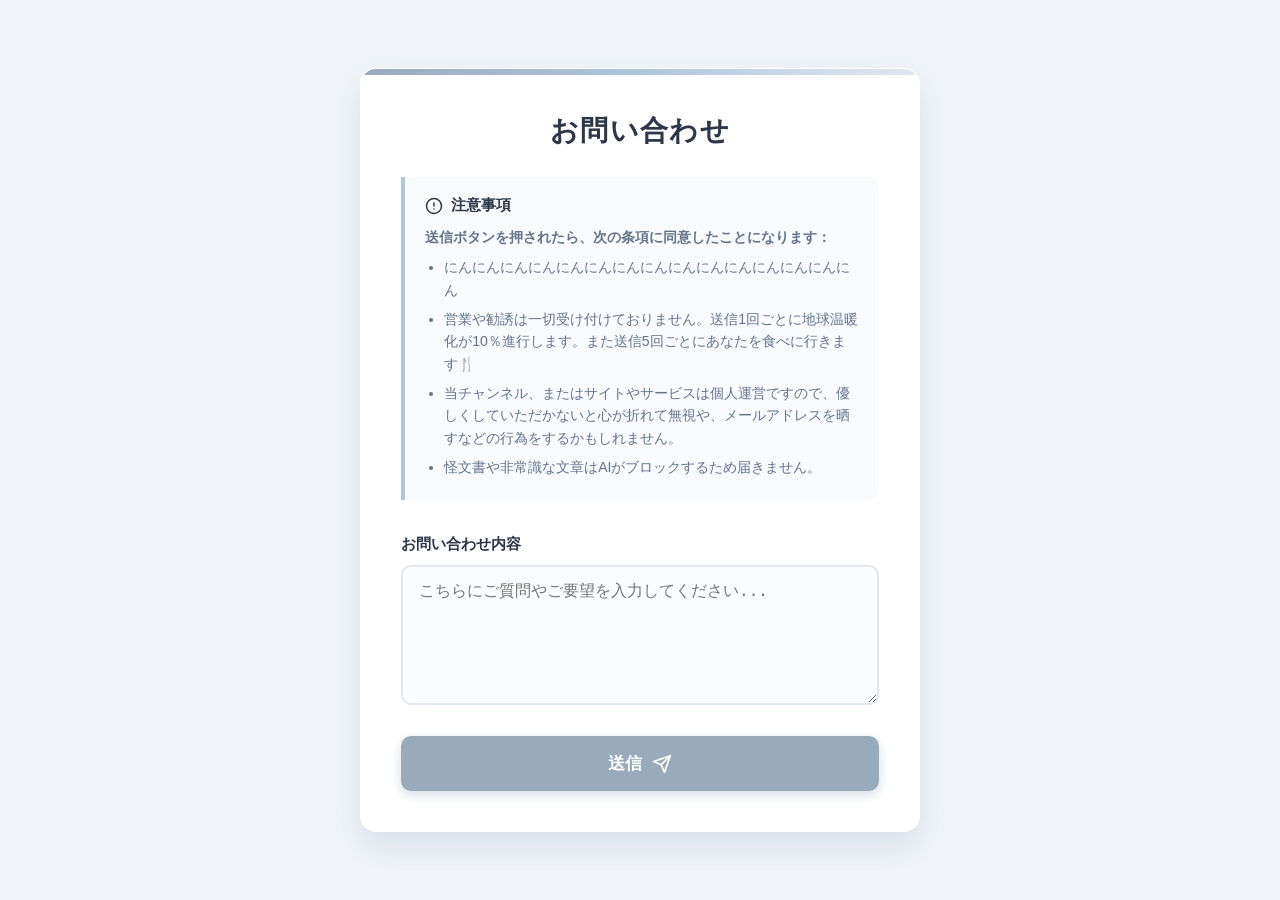
==== commit 27eea0ac: "Update index.html" ====
--- a/support/index.html
+++ b/support/index.html
@@ -3,43 +3,239 @@
 <head>
   <meta charset="UTF-8">
   <meta name="viewport" content="width=device-width, initial-scale=1.0">
-  <title>Profile Page</title>
+  <title>お問い合わせ</title>
   <style>
-    /* ================================================== */
-    /* 基礎リセット・マウスカーソル完全非表示化 */
-    /* ================================================== */
+    /* ==============================================
+       newカラーパレット & ベーススタイル
+       ============================================== */
+    :root {
+      --color-main: #99AABB;         /* メインカラー */
+      --color-main-hover: #8899AA;   /* ホバー時メイン */
+      --color-highlight: #E2E8F0;    /* ハイライト */
+      --color-shadow: #B0C4DE;       /* シャドウ / アクセント */
+      --color-bg: #F0F4F8;           /* 白っぽいちょっと黒い水色 */
+      --color-card-bg: #FFFFFF;      /* カード背景 */
+      --color-text: #2D3748;         /* 主テキスト */
+      --color-text-muted: #64748B;   /* 補足テキスト */
+      --radius-lg: 16px;
+      --radius-md: 10px;
+      --transition-smooth: all 0.3s cubic-bezier(0.4, 0, 0.2, 1);
+    }
+
     * {
       margin: 0;
       padding: 0;
       box-sizing: border-box;
     }
 
-    /* PC環境下では画面の下部や端も含めて、全ての要素のデフォルトカーソルを強制非表示 */
-    @media (hover: hover) and (pointer: fine) {
-      *, *::before, *::after, html, body {
-        cursor: none !important;
-      }
-    }
-
     body {
-      background: #000;
-      color: #fff;
-      height: 100vh;
+      font-family: -apple-system, BlinkMacSystemFont, "Segoe UI", Roboto, "Helvetica Neue", Arial, sans-serif;
+      background-color: var(--color-bg);
+      color: var(--color-text);
+      min-height: 100vh;
+      display: flex;
+      justify-content: center;
+      align-items: center;
+      padding: 2rem 1rem;
+      line-height: 1.6;
+      position: relative;
       overflow-x: hidden;
-      font-family: 'Helvetica Neue', Arial, 'Hiragino Kaku Gothic ProN', 'Hiragino Sans', Meiryo, sans-serif;
+    }
+
+    /* ==============================================
+       お問い合わせカード
+       ============================================== */
+    .form-card {
+      background: var(--color-card-bg);
+      width: 100%;
+      max-width: 560px;
+      padding: 2.5rem;
+      border-radius: var(--radius-lg);
+      border: 1px solid rgba(255, 255, 255, 0.8);
+      box-shadow: 
+        0 10px 30px -5px rgba(176, 196, 222, 0.3),
+        0 20px 25px -5px rgba(153, 170, 187, 0.15);
+      animation: fadeInSlideUp 0.8s cubic-bezier(0.16, 1, 0.3, 1);
       position: relative;
-      user-select: none;
-    }
-
-    /* ================================================== */
-    /* ローディング画面 (漆黒→白円形展開) */
-    /* ================================================== */
+      overflow: hidden;
+    }
+
+    .form-card::before {
+      content: '';
+      position: absolute;
+      top: 0;
+      left: 0;
+      width: 100%;
+      height: 6px;
+      background: linear-gradient(90deg, var(--color-main), var(--color-shadow), var(--color-highlight));
+    }
+
+    .form-title {
+      font-size: 1.75rem;
+      font-weight: 700;
+      color: var(--color-text);
+      margin-bottom: 1.5rem;
+      text-align: center;
+      letter-spacing: 0.05em;
+    }
+
+    /* 注意事項エリア */
+    .notice-box {
+      background-color: #F8FAFC;
+      border-left: 4px solid var(--color-shadow);
+      padding: 1rem 1.25rem;
+      border-radius: 0 var(--radius-md) var(--radius-md) 0;
+      margin-bottom: 2rem;
+      font-size: 0.88rem;
+      color: var(--color-text-muted);
+      animation: fadeIn 1s ease-out 0.2s both;
+    }
+
+    .notice-box h3 {
+      font-size: 0.95rem;
+      color: var(--color-text);
+      margin-bottom: 0.5rem;
+      display: flex;
+      align-items: center;
+      gap: 0.5rem;
+    }
+
+    .notice-box ul {
+      padding-left: 1.2rem;
+    }
+
+    .notice-box li {
+      margin-bottom: 0.4rem;
+      word-break: break-all;
+    }
+
+    /* フォーム入力欄 */
+    .form-group {
+      margin-bottom: 1.5rem;
+    }
+
+    .form-label {
+      display: block;
+      font-weight: 600;
+      font-size: 0.95rem;
+      margin-bottom: 0.5rem;
+      color: var(--color-text);
+    }
+
+    .form-control {
+      width: 100%;
+      padding: 0.875rem 1rem;
+      font-size: 1rem;
+      color: var(--color-text);
+      background-color: #FAFCFF;
+      border: 2px solid var(--color-highlight);
+      border-radius: var(--radius-md);
+      outline: none;
+      transition: var(--transition-smooth);
+      resize: vertical;
+    }
+
+    .form-control:focus {
+      background-color: #FFFFFF;
+      border-color: var(--color-main);
+      box-shadow: 0 0 0 4px rgba(153, 170, 187, 0.25);
+      transform: translateY(-2px);
+    }
+
+    .form-control:read-only {
+      background-color: #EDF2F7;
+      color: #4A5568;
+      cursor: not-allowed;
+      border-color: #CBD5E0;
+    }
+
+    textarea.form-control {
+      min-height: 140px;
+    }
+
+    /* 送信ボタン */
+    .btn-submit {
+      width: 100%;
+      padding: 1rem;
+      font-size: 1.05rem;
+      font-weight: 700;
+      color: #FFFFFF;
+      background-color: var(--color-main);
+      border: none;
+      border-radius: var(--radius-md);
+      cursor: pointer;
+      transition: var(--transition-smooth);
+      box-shadow: 0 4px 12px rgba(153, 170, 187, 0.4);
+      display: flex;
+      justify-content: center;
+      align-items: center;
+      gap: 0.6rem;
+      position: relative;
+      overflow: hidden;
+    }
+
+    .btn-submit:hover {
+      background-color: var(--color-main-hover);
+      transform: translateY(-2px);
+      box-shadow: 0 8px 20px rgba(153, 170, 187, 0.5);
+    }
+
+    .btn-text, .send-icon {
+      transition: transform 0.4s cubic-bezier(0.16, 1, 0.3, 1), opacity 0.3s ease;
+      display: inline-block;
+    }
+
+    /* --- 紙飛行機送信アニメーション --- */
+    .btn-submit.is-sending {
+      pointer-events: none;
+      background-color: var(--color-main-hover);
+      box-shadow: 0 2px 8px rgba(153, 170, 187, 0.3);
+      transform: scale(0.98);
+    }
+
+    .btn-submit.is-sending .btn-text {
+      opacity: 0;
+      transform: translateX(-15px);
+    }
+
+    .btn-submit.is-sending .send-icon {
+      animation: flyAway 0.8s cubic-bezier(0.4, 0, 0.2, 1) forwards;
+    }
+
+    @keyframes flyAway {
+      0% { transform: translate(0, 0) scale(1); opacity: 1; }
+      30% { transform: translate(-5px, 5px) scale(0.9); }
+      100% { transform: translate(120px, -60px) scale(1.2); opacity: 0; }
+    }
+
+    /* 送信完了メッセージ画面 */
+    .completion-screen {
+      display: none;
+      text-align: center;
+      padding: 2rem 1rem;
+      animation: fadeIn 0.6s ease-out;
+    }
+
+    .completion-screen h2 {
+      font-size: 1.5rem;
+      color: var(--color-text);
+      margin-bottom: 1rem;
+    }
+
+    .completion-screen p {
+      color: var(--color-text-muted);
+      font-size: 1rem;
+    }
+
+    /* ==============================================
+       ローディング画面（指定デザイン）
+       ============================================== */
     #first-loading-screen {
       position: fixed;
       top: 0; left: 0; width: 100vw; height: 100vh;
       background-color: #000000;
       z-index: 90000;
-      display: flex;
+      display: none; /* 初期状態は非表示 */
       justify-content: center;
       align-items: center;
       overflow: hidden;
@@ -67,6 +263,11 @@
       opacity: 0;
       transition: opacity 0.8s cubic-bezier(0.25, 1, 0.5, 1);
       pointer-events: none;
+    }
+
+    #first-loading-screen.smooth-fade-out .white-cover-overlay {
+      clip-path: circle(0% at 50% 50%) !important;
+      transition: clip-path 0.8s cubic-bezier(0.65, 0, 0.35, 1);
     }
 
     .first-loading-content {
@@ -79,38 +280,8 @@
       transition: opacity 0.5s ease;
     }
 
-    /* 吹き出し (共通スタイル) */
-    .fukidashi {
-      position: absolute;
-      bottom: 130%;
-      left: 50%;
-      transform: translateX(-50%) scale(0);
-      background: #ffffff;
-      color: #333333;
-      padding: 12px 18px;
-      border-radius: 12px;
-      font-size: 0.95rem;
-      font-weight: 700;
-      white-space: nowrap;
+    #first-loading-screen.smooth-fade-out .first-loading-content {
       opacity: 0;
-      transition: transform 0.3s cubic-bezier(0.34, 1.56, 0.64, 1), opacity 0.3s ease;
-      box-shadow: 0 4px 15px rgba(0, 0, 0, 0.2);
-      border: 2px solid #e0e0e0;
-      z-index: 10;
-      pointer-events: auto;
-    }
-    .fukidashi::after {
-      content: '';
-      position: absolute;
-      top: 100%;
-      left: 50%;
-      transform: translateX(-50%);
-      border: 8px solid transparent;
-      border-top-color: #ffffff;
-    }
-    .fukidashi.show {
-      transform: translateX(-50%) scale(1);
-      opacity: 1;
     }
 
     .logo-container {
@@ -119,7 +290,6 @@
       margin-bottom: 25px;
       transform: scale(0);
       opacity: 0;
-      position: relative; /* 吹き出しの基準 */
     }
 
     .logo-container.pop-in {
@@ -138,7 +308,7 @@
       border-radius: 28px;
       object-fit: cover;
       box-shadow: 0 8px 20px rgba(0, 0, 0, 0.08);
-      cursor: none; /* カーソル消去 */
+      color: transparent;
     }
 
     .first-load-bar-track {
@@ -162,257 +332,76 @@
       background: #c3d9f0;
       box-shadow: 0 0 10px #E2ECF7;
       border-radius: 10px;
-      /* JSでtransitionを操作します */
-    }
-
-    /* ================================================== */
-    /* エラー演出用スタイル (読み込み後エラー・10回失敗時) */
-    /* ================================================== */
-
-    /* 上下白背景スライド (読み込み後エラー用) */
-    .err-bg {
-      position: fixed;
-      left: 0; width: 100vw; height: 50vh;
-      background: #ffffff;
-      z-index: 90001;
-      transition: transform 0.6s cubic-bezier(0.8, 0, 0.2, 1);
-      pointer-events: none;
-    }
-    #err-white-top { top: 0; transform: translateY(-100%); }
-    #err-white-bottom { bottom: 0; transform: translateY(100%); }
-    .err-bg.show { transform: translateY(0); }
-
-    /* エラー演出コンテナ (読み込み後) */
-    #err-overlay {
-      display: none;
-      position: fixed; top: 0; left: 0; width: 100vw; height: 100vh;
-      z-index: 90002; pointer-events: none; overflow: hidden;
-    }
-
-    #err-logo-box {
-      position: absolute;
-      top: -200px; /* 画面外(上) */
-      left: 50%;
-      transform: translateX(-50%);
-      width: 110px; height: 110px;
-      transition: top 0.6s cubic-bezier(0.34, 1.56, 0.64, 1);
-    }
-    #err-logo-box.move-center {
-      top: 50%;
-      transform: translate(-50%, -50%);
-    }
-
-    #err-text {
-      text-align: center;
-      color: #333;
-      font-weight: 700;
-      margin-top: 150px;
-      font-size: 1.1rem;
-      opacity: 0;
-      transition: opacity 0.4s ease;
-    }
-    #err-text.show { opacity: 1; }
-
-    /* 致命的エラー (10回失敗・サポート誘導用) */
-    #fatal-overlay {
-      display: none;
-      position: fixed; top: 0; left: 0; width: 100vw; height: 100vh;
-      z-index: 99999; /* 最前面 */
-      pointer-events: none; overflow: hidden;
-    }
-
-    #fatal-logo-box {
-      position: absolute;
-      top: 50%;
-      left: -200px; /* 画面外(左) */
-      transform: translateY(-50%);
-      width: 120px; height: 120px;
-      transition: left 0.6s cubic-bezier(0.34, 1.56, 0.64, 1);
-      pointer-events: auto; /* クリック判定用 */
-    }
-    #fatal-logo-box.slide-in-left {
-      left: 60px; /* 画面左側に配置 */
-    }
-
-    /* サポートボタン */
-    .support-btn {
-      display: inline-block;
-      margin-top: 10px;
-      padding: 8px 16px;
-      background: #341f97;
-      color: #fff;
-      text-decoration: none;
-      border-radius: 8px;
-      transition: background 0.2s;
-      cursor: none !important; /* カスタムカーソルに任せる */
-    }
-    .support-btn:hover { background: #54a0ff; }
-
-    /* 爆発エフェクト */
-    .explode-anim {
-      animation: explodeEffect 0.6s forwards;
-      pointer-events: none;
-    }
-    @keyframes explodeEffect {
-      0% { transform: scale(1); filter: brightness(1); opacity: 1; }
-      30% { transform: scale(1.6); filter: brightness(2) contrast(1.5); }
-      100% { transform: scale(3.5); filter: blur(15px) brightness(3); opacity: 0; display: none; }
-    }
-
-
-    /* ================================================== */
-    /* カスタムマウスカーソル */
-    /* ================================================== */
-    #custom-cursor {
-      position: fixed;
-      top: 0; left: 0;
-      width: 22px; height: 22px;
-      background-color: #c3d9f0;
-      border: 2px solid #E2ECF7;
-      border-radius: 50%;
-      pointer-events: none;
-      z-index: 999999;
-      transform: translate(-50%, -50%);
-      box-shadow: 0 6px 16px rgba(0, 0, 0, 0.6), 0 0 10px rgba(226, 236, 247, 0.8);
-      opacity: 0;
-      transition: opacity 0.4s ease, transform 0.2s cubic-bezier(0.2, 0.8, 0.2, 1), background-color 0.2s ease, border-color 0.2s ease;
-      will-change: transform, left, top;
-    }
-
-    #custom-cursor.hover {
-      transform: translate(-50%, -50%) scale(1.6);
-      background-color: #E2ECF7;
-      border-color: #ffffff;
-      box-shadow: 0 8px 22px rgba(0, 0, 0, 0.7), 0 0 16px #E2ECF7;
-    }
-
-    #custom-cursor.active {
-      transform: translate(-50%, -50%) scale(0.85);
-      background-color: #a1c4e6;
-    }
-
-    @media (hover: none), (pointer: coarse) {
-      #custom-cursor { display: none !important; }
-      body, a, button, input, select, textarea { cursor: auto !important; }
-    }
-
-    /* ================================================== */
-    /* メインWebサイト用スタイル (前回のまま) */
-    /* ================================================== */
-    .bg-video-container {
-      position: fixed; top: 0; left: 0; width: 100vw; height: 100vh;
-      z-index: -2; overflow: hidden; pointer-events: none;
-    }
-    .bg-video {
-      width: 100%; height: 100%; object-fit: cover; pointer-events: none;
-    }
-    .bg-overlay {
-      position: fixed; top: 0; left: 0; width: 100vw; height: 100vh;
-      background: rgba(10, 10, 15, 0.6); z-index: -1; pointer-events: none;
-    }
-
-    /* (以下、既存のプロフィールCSSスタイル・一部省略せず記載) */
-    .hamburger-btn {
-      position: fixed; top: 20px; left: 20px; z-index: 1000;
-      background: rgba(255, 255, 255, 0.15); backdrop-filter: blur(10px);
-      border: 1px solid rgba(255, 255, 255, 0.2); width: 48px; height: 48px;
-      border-radius: 12px; display: flex; flex-direction: column;
-      justify-content: center; align-items: center; gap: 5px; transition: all 0.3s ease;
-    }
-    .hamburger-btn:hover { background: rgba(255, 255, 255, 0.3); transform: scale(1.05); }
-    .hamburger-btn span {
-      width: 22px; height: 2px; background-color: #ffffff; border-radius: 2px; transition: all 0.3s ease;
-    }
-    .hamburger-btn.active span:nth-child(1) { transform: translateY(7px) rotate(45deg); }
-    .hamburger-btn.active span:nth-child(2) { opacity: 0; }
-    .hamburger-btn.active span:nth-child(3) { transform: translateY(-7px) rotate(-45deg); }
-    .menu-drawer {
-      position: fixed; top: 0; left: -300px; width: 280px; height: 100%;
-      background: rgba(15, 15, 25, 0.88); backdrop-filter: blur(20px);
-      z-index: 999; padding: 80px 20px 30px; box-shadow: 4px 0 24px rgba(0, 0, 0, 0.5);
-      transition: left 0.35s cubic-bezier(0.4, 0, 0.2, 1); border-right: 1px solid rgba(255, 255, 255, 0.1); overflow-y: auto;
-    }
-    .menu-drawer.open { left: 0; }
-    .menu-section-header {
-      font-size: 0.75rem; font-weight: 700; text-transform: uppercase; color: #8a8a9e; letter-spacing: 1px; margin: 20px 0 8px 12px;
-    }
-    .menu-drawer a {
-      display: flex; align-items: center; gap: 12px; color: #e0e0e0; text-decoration: none;
-      padding: 12px 14px; margin-bottom: 6px; border-radius: 10px; font-size: 0.95rem; font-weight: 500;
-      background: rgba(255, 255, 255, 0.05); transition: all 0.2s ease;
-    }
-    .menu-drawer a:hover { background: rgba(255, 255, 255, 0.2); color: #ffffff; transform: translateX(4px); }
-    .menu-overlay {
-      position: fixed; top: 0; left: 0; width: 100vw; height: 100vh; background: rgba(0, 0, 0, 0.5);
-      z-index: 998; opacity: 0; pointer-events: none; transition: opacity 0.35s ease;
-    }
-    .menu-overlay.open { opacity: 1; pointer-events: auto; }
-    .container { max-width: 720px; width: 100%; margin: 0 auto; padding: 80px 20px 60px; }
-    .card {
-      background: rgba(20, 20, 32, 0.65); backdrop-filter: blur(16px);
-      border: 1px solid rgba(255, 255, 255, 0.12); border-radius: 24px; padding: 32px;
-      margin-bottom: 24px; box-shadow: 0 12px 32px rgba(0, 0, 0, 0.3); word-break: break-word;
-    }
-    .profile-header { text-align: center; }
-    .avatar {
-      width: 130px; height: 130px; border-radius: 50%; object-fit: cover;
-      border: 4px solid rgba(255, 255, 255, 0.3); box-shadow: 0 8px 20px rgba(0, 0, 0, 0.4); margin-bottom: 16px;
-    }
-    .user-name { font-size: 2rem; font-weight: 700; margin-bottom: 8px; }
-    .details-row { display: flex; justify-content: center; gap: 12px; font-size: 0.95rem; color: #b0b0c0; margin-bottom: 16px; flex-wrap: wrap; }
-    .details-badge {
-      display: inline-flex; align-items: center; gap: 6px; background: rgba(255, 255, 255, 0.08);
-      padding: 6px 14px; border-radius: 20px; border: 1px solid rgba(255, 255, 255, 0.1);
-    }
-    .bio { font-size: 1rem; line-height: 1.7; color: #e0e0e0; margin-top: 16px; text-align: left; user-select: text; }
-    .action-group { display: grid; grid-template-columns: 1fr 1fr; gap: 12px; margin-top: 24px; }
-    .action-btn {
-      display: inline-flex; align-items: center; justify-content: center; gap: 8px;
-      padding: 14px 20px; border-radius: 14px; font-weight: 700; text-decoration: none; color: #ffffff;
-      transition: all 0.25s ease; box-shadow: 0 4px 15px rgba(0, 0, 0, 0.2);
-    }
-    .btn-donate { background: linear-gradient(135deg, #ff5252, #ff793f); }
-    .btn-support { background: linear-gradient(135deg, #341f97, #54a0ff); }
-    .action-btn:hover { transform: translateY(-2px); filter: brightness(1.15); }
-    .section-title {
-      font-size: 1.25rem; font-weight: 700; margin-bottom: 16px; border-bottom: 1px solid rgba(255, 255, 255, 0.1);
-      padding-bottom: 10px; display: flex; align-items: center; gap: 8px;
-    }
-    .sns-group { display: flex; flex-direction: column; gap: 10px; }
-    .sns-item {
-      display: flex; justify-content: space-between; align-items: center; padding: 14px 18px;
-      background: rgba(255, 255, 255, 0.05); border-radius: 12px; text-decoration: none; color: #ffffff;
-      border: 1px solid rgba(255, 255, 255, 0.08); transition: all 0.2s ease;
-    }
-    .sns-item:hover { background: rgba(255, 255, 255, 0.12); transform: translateX(4px); }
-    .sns-item-left { display: flex; align-items: center; gap: 10px; }
-    .sns-handle { font-size: 0.9rem; color: #a0a0b0; }
-    .tag-container { display: flex; flex-wrap: wrap; gap: 8px; }
-    .tag { padding: 6px 12px; border-radius: 8px; font-size: 0.88rem; font-weight: 500; }
-    .tag-like { background: rgba(46, 213, 115, 0.15); color: #7bed9f; border: 1px solid rgba(46, 213, 115, 0.3); }
-    .tag-dislike { background: rgba(255, 71, 87, 0.15); color: #ff6b81; border: 1px solid rgba(255, 71, 87, 0.3); }
-    @media (max-width: 600px) {
-      .container { padding: 70px 12px 40px; }
-      .card { padding: 20px 16px; border-radius: 18px; }
-      .action-group { grid-template-columns: 1fr; }
-      .user-name { font-size: 1.6rem; }
-      .avatar { width: 100px; height: 100px; }
-    }
+      transition: width 1.5s cubic-bezier(0.1, 0.8, 0.2, 1);
+    }
+
+    /* アニメーション用基本フレーム */
+    @keyframes fadeInSlideUp {
+      from { opacity: 0; transform: translateY(30px) scale(0.98); }
+      to { opacity: 1; transform: translateY(0) scale(1); }
+    }
+
+    @keyframes fadeIn {
+      from { opacity: 0; }
+      to { opacity: 1; }
+    }
+
+    @keyframes shake {
+      0%, 100% { transform: translateX(0); }
+      20%, 60% { transform: translateX(-6px); }
+      40%, 80% { transform: translateX(6px); }
+    }
+
+    .shake { animation: shake 0.4s ease-in-out; }
   </style>
 </head>
 <body>
 
-  <!-- ========================================== -->
-  <!-- UIオーバーレイ・ローディング・エラー関係 -->
-  <!-- ========================================== -->
-
-  <!-- 初回ローディング画面 -->
+  <!-- お問い合わせカード -->
+  <div class="form-card" id="formCard">
+    <div id="formSection">
+      <h1 class="form-title">お問い合わせ</h1>
+
+      <div class="notice-box">
+        <h3>
+          <svg width="18" height="18" viewBox="0 0 24 24" fill="none" stroke="currentColor" stroke-width="2" stroke-linecap="round" stroke-linejoin="round"><circle cx="12" cy="12" r="10"></circle><line x1="12" y1="8" x2="12" y2="12"></line><line x1="12" y1="16" x2="12.01" y2="16"></line></svg>
+          注意事項
+        </h3>
+        <p style="margin-bottom: 0.5rem; font-weight: 600;">送信ボタンを押されたら、次の条項に同意したことになります：</p>
+        <ul id="noticeList"></ul>
+      </div>
+
+      <form id="contactForm">
+        <div class="form-group">
+          <label class="form-label" for="message">お問い合わせ内容</label>
+          <textarea 
+            id="message" 
+            class="form-control" 
+            placeholder="こちらにご質問やご要望を入力してください..." 
+            required
+          ></textarea>
+        </div>
+
+        <button type="submit" class="btn-submit" id="submitBtn">
+          <span class="btn-text">送信</span>
+          <svg class="send-icon" width="20" height="20" viewBox="0 0 24 24" fill="none" stroke="currentColor" stroke-width="2" stroke-linecap="round" stroke-linejoin="round"><line x1="22" y1="2" x2="11" y2="13"></line><polygon points="22 2 15 22 11 13 2 9 22 2"></polygon></svg>
+        </button>
+      </form>
+    </div>
+
+    <!-- 送信完了画面 -->
+    <div class="completion-screen" id="completionScreen">
+      <h2>問い合わせました</h2>
+      <p>画面を閉じてください</p>
+    </div>
+  </div>
+
+  <!-- 送信処理中ローディング画面 -->
   <div id="first-loading-screen">
     <div class="white-cover-overlay" id="white-cover"></div>
     <div class="first-loading-content">
-      <div class="logo-container" id="main-logo-box">
+      <div class="logo-container" id="logo-box">
         <img src="https://files.catbox.moe/lzbie4.png" id="app-logo-img" class="logo-img" alt="Logo">
-        <div id="loading-fukidashi" class="fukidashi">エラーが発生しました</div>
       </div>
       <div class="first-load-bar-track" id="first-bar-track">
         <div class="first-load-bar-fill" id="first-bar-fill"></div>
@@ -420,451 +409,131 @@
     </div>
   </div>
 
-  <!-- 読み込み後エラー用の白背景スライド -->
-  <div id="err-white-top" class="err-bg"></div>
-  <div id="err-white-bottom" class="err-bg"></div>
-
-  <!-- 読み込み後エラー用のUI -->
-  <div id="err-overlay">
-    <div id="err-logo-box">
-      <img src="https://files.catbox.moe/lzbie4.png" class="logo-img" alt="Logo">
-      <div id="err-fukidashi" class="fukidashi">エラーが発生しました</div>
-    </div>
-    <div id="err-text">再読み込みしています</div>
-  </div>
-
-  <!-- 10回失敗時(致命的エラー・サポート用) -->
-  <div id="fatal-overlay">
-    <div id="fatal-logo-box">
-      <img src="https://files.catbox.moe/lzbie4.png" id="fatal-logo-img" class="logo-img" alt="Logo">
-      <div id="fatal-fukidashi" class="fukidashi">
-        これをサポートサイトに送信してください<br>
-        <a href="https://tunaisinbox.f5.si/support" id="support-btn" class="support-btn" target="_blank" rel="noopener noreferrer">サポートへ移動する</a>
-      </div>
-    </div>
-  </div>
-
-  <!-- カスタムマウスカーソル -->
-  <div id="custom-cursor"></div>
-
-  <!-- ========================================== -->
-  <!-- メインコンテンツ -->
-  <!-- ========================================== -->
-  <div class="bg-video-container">
-    <video id="bgVideo" class="bg-video" autoplay loop muted playsinline disablePictureInPicture></video>
-  </div>
-  <div class="bg-overlay"></div>
-
-  <div class="hamburger-btn" id="menuToggle">
-    <span></span><span></span><span></span>
-  </div>
-  <div class="menu-overlay" id="menuOverlay"></div>
-  <nav class="menu-drawer" id="menuDrawer"></nav>
-
-  <div class="container" id="profile-container">
-    <div class="card profile-header" id="profile">
-      <img id="userIcon" class="avatar" alt="Icon">
-      <h1 id="userName" class="user-name"></h1>
-      <div class="details-row">
-        <span class="details-badge">
-          <svg viewBox="0 0 24 24" width="16" height="16" fill="none" stroke="currentColor" stroke-width="2"><rect x="3" y="4" width="18" height="18" rx="2" ry="2"/><line x1="16" y1="2" x2="16" y2="6"/><line x1="8" y1="2" x2="8" y2="6"/><line x1="3" y1="10" x2="21" y2="10"/></svg>
-          誕生日: <strong id="userBirthday"></strong>
-        </span>
-        <span class="details-badge">
-          <svg viewBox="0 0 24 24" width="16" height="16" fill="currentColor"><polygon points="12 2 15.09 8.26 22 9.27 17 14.14 18.18 21.02 12 17.77 5.82 21.02 7 14.14 2 9.27 8.91 8.26 12 2"/></svg>
-          推し: <strong id="userOshi"></strong>
-        </span>
-      </div>
-      <p id="userBio" class="bio"></p>
-      <div id="actionButtons" class="action-group"></div>
-    </div>
-
-    <div class="card">
-      <h2 class="section-title">
-        <svg viewBox="0 0 24 24" width="20" height="20" fill="none" stroke="currentColor" stroke-width="2"><rect x="5" y="2" width="14" height="20" rx="2" ry="2"/><line x1="12" y1="18" x2="12.01" y2="18"/></svg>
-        SNS
-      </h2>
-      <div id="snsList" class="sns-group"></div>
-    </div>
-
-    <div class="card" id="likes-dislikes">
-      <h2 class="section-title">
-        <svg viewBox="0 0 24 24" width="20" height="20" fill="#2ed573"><path d="M12 21.35l-1.45-1.32C5.4 15.36 2 12.28 2 8.5 2 5.42 4.42 3 7.5 3c1.74 0 3.41.81 4.5 2.09C13.09 3.81 14.76 3 16.5 3 19.58 3 22 5.42 22 8.5c0 3.78-3.4 6.86-8.55 11.54L12 21.35z"/></svg>
-        好きなもの
-      </h2>
-      <div id="likeTags" class="tag-container" style="margin-bottom: 24px;"></div>
-      <h2 class="section-title">
-        <svg viewBox="0 0 24 24" width="20" height="20" fill="#ff4757"><path d="M12 21.35l-1.45-1.32C5.4 15.36 2 12.28 2 8.5 2 5.42 4.42 3 7.5 3c1.74 0 3.41.81 4.5 2.09C13.09 3.81 14.76 3 16.5 3 19.58 3 22 5.42 22 8.5c0 3.78-3.4 6.86-8.55 11.54L12 21.35z"/></svg>
-        嫌いなもの
-      </h2>
-      <div id="dislikeTags" class="tag-container"></div>
-    </div>
-  </div>
-
-  <script src="config.js"></script>
-
   <script>
+    /* ==============================================
+       コンフィグ設定
+       ============================================== */
+    const CONFIG = {
+      recipientEmail: "tunaisinsekai@gmail.com",
+      notices: [
+        "にんにんにんにんにんにんにんにんにんにんにんにんにんにんにん",
+        "営業や勧誘は一切受け付けておりません。送信1回ごとに地球温暖化が10％進行します。また送信5回ごとにあなたを食べに行きます🍴",
+        "当チャンネル、またはサイトやサービスは個人運営ですので、優しくしていただかないと心が折れて無視や、メールアドレスを晒すなどの行為をするかもしれません。",
+        "怪文書や非常識な文章はAIがブロックするため届きません。"
+      ]
+    };
+
     document.addEventListener("DOMContentLoaded", () => {
-      // ==================================================
-      // マウスカーソル & 右クリック→左クリック化処理
-      // ==================================================
-      const cursor = document.getElementById("custom-cursor");
-      let mouseX = -100, mouseY = -100;
-      let cursorX = -100, cursorY = -100;
-      const isTouch = ('ontouchstart' in window) || (navigator.maxTouchPoints > 0);
-
-      // 右クリックを強制的に左クリックイベントに変換
-      document.addEventListener('contextmenu', (e) => {
-        e.preventDefault();
-        const element = document.elementFromPoint(e.clientX, e.clientY);
-        if (element) {
-          element.click();
-        }
+      // 1. 注意事項の自動注入
+      const noticeList = document.getElementById("noticeList");
+      CONFIG.notices.forEach(text => {
+        const li = document.createElement("li");
+        li.textContent = text;
+        noticeList.appendChild(li);
       });
 
-      if (!isTouch) {
-        document.addEventListener("mousemove", (e) => {
-          mouseX = e.clientX;
-          mouseY = e.clientY;
-        });
-
-        function animateCursor() {
-          cursorX += (mouseX - cursorX) * 0.22;
-          cursorY += (mouseY - cursorY) * 0.22;
-          cursor.style.left = `${cursorX}px`;
-          cursor.style.top = `${cursorY}px`;
-          requestAnimationFrame(animateCursor);
-        }
-        requestAnimationFrame(animateCursor);
-
-        document.addEventListener("mousedown", () => cursor.classList.add("active"));
-        document.addEventListener("mouseup", () => cursor.classList.remove("active"));
-        document.addEventListener("mouseover", (e) => {
-          if (e.target.closest("a, button, .hamburger-btn, .sns-item, .action-btn, .tag, .support-btn")) {
-            cursor.classList.add("hover");
-          }
-        });
-        document.addEventListener("mouseout", (e) => {
-          if (e.target.closest("a, button, .hamburger-btn, .sns-item, .action-btn, .tag, .support-btn")) {
-            cursor.classList.remove("hover");
-          }
-        });
-      }
-
-      // ==================================================
-      // 状態管理・エラー処理・動画監視ロジック
-      // ==================================================
-      let isLoading = true;
-      let isHandlingError = false;
-      let errorCount = parseInt(sessionStorage.getItem('siteErrorCount')) || 0;
-      const video = document.getElementById("bgVideo");
-
-      // デバイス情報取得 (OS_型番等)
-      function getDeviceInfo() {
-        const ua = navigator.userAgent;
-        let os = "Unknown";
-        if (ua.indexOf("Win") !== -1) os = "Windows";
-        else if (ua.indexOf("Mac") !== -1) os = "MacOS";
-        else if (ua.indexOf("X11") !== -1) os = "UNIX";
-        else if (ua.indexOf("Linux") !== -1) os = "Linux";
-        if (/Android/.test(ua)) os = "Android";
-        else if (/iPhone|iPad|iPod/.test(ua)) os = "iOS";
-        return `${os}_${navigator.platform}`;
-      }
-
-      // エラー発生のトリガー
-      function triggerError() {
-        if (isHandlingError) return;
-        isHandlingError = true;
-        errorCount++;
-        sessionStorage.setItem('siteErrorCount', errorCount);
-
-        if (errorCount >= 10) {
-          showFatalSupportError(true);
-          return;
-        }
-
-        if (isLoading) {
-          handleLoadingError();
-        } else {
-          handleRuntimeError();
+      // 2. URLハッシュ (/#送信内容) からの初期値設定＆編集不可化
+      const messageInput = document.getElementById("message");
+      if (window.location.hash) {
+        // 先頭の "#" または "/#" を取り除く
+        const hashText = decodeURIComponent(window.location.hash.replace(/^#\/?/, ""));
+        if (hashText) {
+          messageInput.value = hashText;
+          messageInput.readOnly = true; // 編集不可にする
         }
       }
-
-      // ① 読み込み途中でのエラー処理
-      function handleLoadingError() {
-        const fillBar = document.getElementById('first-bar-fill');
-        const trackBar = document.getElementById('first-bar-track');
-        const mainLogoBox = document.getElementById('main-logo-box');
-        const fukidashi = document.getElementById('loading-fukidashi');
-        
-        let currentWidth = parseFloat(fillBar.style.width) || 0;
-        
-        const executeAnim = () => {
-          fillBar.style.width = '0%';
-          setTimeout(() => {
-            // ぴょこって上に跳ねる
-            mainLogoBox.style.transition = 'transform 0.3s cubic-bezier(0.175, 0.885, 0.32, 1.27)';
-            mainLogoBox.style.transform = 'scale(1) translateY(-25px)';
-            
-            setTimeout(() => {
-              mainLogoBox.style.transform = 'scale(1) translateY(0)';
-              // 跳ねた後に吹き出し
-              fukidashi.classList.add('show');
-              
-              setTimeout(() => {
-                window.location.hash = '#error';
-                window.location.reload();
-              }, 1500);
-            }, 300);
-          }, 300);
-        };
-
-        // バーが表示されていて、半分進んでいない場合
-        if (trackBar.classList.contains('show') && currentWidth < 50) {
-          fillBar.style.transition = 'width 0.4s ease';
-          fillBar.style.width = '50%';
-          setTimeout(executeAnim, 500);
-        } else {
-          executeAnim();
-        }
+    });
+
+    /* ==============================================
+       フォーム送信処理
+       ============================================== */
+    const form = document.getElementById("contactForm");
+    const messageInput = document.getElementById("message");
+    const submitBtn = document.getElementById("submitBtn");
+    const formCard = document.getElementById("formCard");
+    const formSection = document.getElementById("formSection");
+    const completionScreen = document.getElementById("completionScreen");
+
+    let isSubmitting = false;
+
+    form.addEventListener("submit", (e) => {
+      e.preventDefault();
+      if (isSubmitting) return;
+
+      const messageValue = messageInput.value.trim();
+
+      if (!messageValue) {
+        formCard.classList.add("shake");
+        setTimeout(() => formCard.classList.remove("shake"), 400);
+        return;
       }
 
-      // ② 読み込み完了後のエラー処理
-      function handleRuntimeError() {
-        document.getElementById('err-white-top').classList.add('show');
-        document.getElementById('err-white-bottom').classList.add('show');
-        
-        const errOverlay = document.getElementById('err-overlay');
-        const errLogoBox = document.getElementById('err-logo-box');
-        const errFuki = document.getElementById('err-fukidashi');
-        const errText = document.getElementById('err-text');
-        
-        errOverlay.style.display = 'block';
-        
-        // 少し待ってから画面外からロゴ飛来
-        setTimeout(() => {
-          errLogoBox.classList.add('move-center');
-          
-          setTimeout(() => {
-            // 到着後、吹き出し
-            errFuki.classList.add('show');
-            
-            setTimeout(() => {
-              errText.classList.add('show'); // 再読み込みテキスト
-              setTimeout(() => {
-                window.location.hash = '#error';
-                window.location.reload();
-              }, 1500);
-            }, 500);
-          }, 600);
-        }, 300);
-      }
-
-      // ③ 10回失敗時の致命的エラー処理 (サポート誘導)
-      function showFatalSupportError(needRedirect) {
-        isLoading = false;
-        document.getElementById('first-loading-screen').style.display = 'none';
-        
-        if (needRedirect) {
-          window.location.hash = '#siteerror-' + encodeURIComponent(getDeviceInfo());
-        }
-
-        const fatalOverlay = document.getElementById('fatal-overlay');
-        const fatalLogoBox = document.getElementById('fatal-logo-box');
-        const fatalFuki = document.getElementById('fatal-fukidashi');
-        const fatalLogoImg = document.getElementById('fatal-logo-img');
-
-        fatalOverlay.style.display = 'block';
-
-        // 画面外(左)から出てくる
-        setTimeout(() => {
-          fatalLogoBox.classList.add('slide-in-left');
-          setTimeout(() => {
-            fatalFuki.classList.add('show');
-          }, 600);
-        }, 100);
-
-        // PCエンターキー対応
-        document.addEventListener('keydown', (e) => {
-          if(e.key === 'Enter') {
-            document.getElementById('support-btn').click();
-          }
+      isSubmitting = true;
+
+      // STEP 1: 紙飛行機アニメーション発動
+      submitBtn.classList.add("is-sending");
+
+      // STEP 2: 紙飛行機が飛び去った後にローディング画面を表示
+      setTimeout(() => {
+        runLoadingAnimation(() => {
+          // STEP 3: ローディング完了後にメールアプリを開く
+          const mailtoUrl = `mailto:${CONFIG.recipientEmail}?body=${encodeURIComponent(messageValue)}`;
+          window.location.href = mailtoUrl;
+
+          // STEP 4: 画面を「問い合わせました 画面を閉じてください」に変更
+          formSection.style.display = "none";
+          completionScreen.style.display = "block";
         });
-
-        // ロゴクリックで爆発＋音声
-        fatalLogoImg.addEventListener('click', () => {
-          const audio = new Audio('error.mp3');
-          audio.play().catch(e=>console.log(e)); // ブラウザ制限回避用
-          fatalLogoImg.classList.add('explode-anim');
-        });
-      }
-
-      // ビデオ停止監視ロジック
-      let lastVideoTime = -1;
-      setInterval(() => {
-        if(isHandlingError || isLoading) return;
-        if(!video.paused) {
-          if(video.currentTime === lastVideoTime) {
-            triggerError(); // 時間が進んでいない＝バグって止まった
-          }
-          lastVideoTime = video.currentTime;
-        }
-      }, 1500); // 1.5秒ごとに監視
-
-      video.addEventListener('error', triggerError);
-      video.addEventListener('stalled', triggerError);
-
-
-      // ==================================================
-      // URLハッシュ初期ロード判定と通常アニメーション
-      // ==================================================
-      const firstLoadingScreen = document.getElementById("first-loading-screen");
+      }, 750);
+    });
+
+    /* ==============================================
+       ローディングアニメーションの再生
+       ============================================== */
+    function runLoadingAnimation(onComplete) {
+      const loadingScreen = document.getElementById("first-loading-screen");
       const whiteCover = document.getElementById("white-cover");
-      const mainLogoBox = document.getElementById("main-logo-box");
+      const logoBox = document.getElementById("logo-box");
       const firstBarTrack = document.getElementById("first-bar-track");
       const firstBarFill = document.getElementById("first-bar-fill");
-      const loadingFuki = document.getElementById("loading-fukidashi");
-      const appLogoImg = document.getElementById("app-logo-img");
-
-      if (window.location.hash.startsWith('#siteerror')) {
-        // 10回失敗済み状態
-        showFatalSupportError(false);
-      } else if (window.location.hash === '#error') {
-        // リロード後のエラー継続状態
-        firstLoadingScreen.style.backgroundColor = '#ffffff';
-        whiteCover.style.display = 'none'; // 黒背景をスキップ
-        
-        mainLogoBox.style.transform = 'scale(1)';
-        mainLogoBox.style.opacity = '1';
-        firstBarTrack.style.opacity = '1';
-        
-        // 吹き出しを最初から表示
-        loadingFuki.classList.add('show');
-        
-        // ロード進行を再開 (少し遅延させて進行)
+
+      // リセット
+      loadingScreen.style.display = "flex";
+      loadingScreen.classList.remove("smooth-fade-out");
+      whiteCover.classList.remove("shrink-in");
+      logoBox.classList.remove("pop-in");
+      firstBarTrack.classList.remove("show");
+      firstBarFill.style.width = "0%";
+
+      // アニメーションシーケンス
+      // 1. ロゴ拡大出現
+      setTimeout(() => {
+        logoBox.classList.add("pop-in");
+      }, 200);
+
+      // 2. 白カバーで塗る
+      setTimeout(() => {
+        whiteCover.classList.add("shrink-in");
+      }, 600);
+
+      // 3. プログレスバー伸長
+      setTimeout(() => {
+        firstBarTrack.classList.add("show");
         setTimeout(() => {
-          firstBarFill.style.transition = 'width 1.5s cubic-bezier(0.1, 0.8, 0.2, 1)';
           firstBarFill.style.width = "100%";
-          completeLoading();
-        }, 500);
-      } else {
-        // 通常の初回ローディング
-        function startLoading() {
-          setTimeout(() => { mainLogoBox.classList.add("pop-in"); }, 200);
-          setTimeout(() => { whiteCover.classList.add("shrink-in"); }, 600);
-          setTimeout(() => {
-            firstBarTrack.classList.add("show");
-            setTimeout(() => {
-              firstBarFill.style.transition = 'width 1.5s cubic-bezier(0.1, 0.8, 0.2, 1)';
-              firstBarFill.style.width = "100%";
-            }, 50);
-          }, 1100);
-          completeLoading();
-        }
-
-        if (appLogoImg.complete) {
-          startLoading();
-        } else {
-          appLogoImg.onload = startLoading;
-          appLogoImg.onerror = startLoading;
-        }
-      }
-
-      function completeLoading() {
+        }, 50);
+      }, 1100);
+
+      // 4. フェードアウト＆完了通知
+      setTimeout(() => {
+        loadingScreen.classList.add("smooth-fade-out");
+
         setTimeout(() => {
-          if(isHandlingError) return;
-          isLoading = false;
-          firstLoadingScreen.classList.add("smooth-fade-out");
-          
-          setTimeout(() => {
-            firstLoadingScreen.style.display = "none";
-            if (!isTouch) cursor.style.opacity = "1";
-            
-            // 正常にロード完了し、ビデオが再生し始めたらエラーカウントリセット
-            setTimeout(() => {
-              if(!isHandlingError && !video.paused) {
-                errorCount = 0;
-                sessionStorage.setItem('siteErrorCount', 0);
-              }
-            }, 4000);
-          }, 800);
-        }, 2700);
-      }
-
-
-      // ==================================================
-      // サイトプロフィールのデータバインディング (前回のまま)
-      // ==================================================
-      const cfg = SITE_CONFIG;
-      video.src = cfg.bgVideoUrl;
-
-      const playVideo = () => {
-        video.play().catch(() => {
-          document.addEventListener('click', () => video.play(), { once: true });
-        });
-      };
-      playVideo();
-
-      document.getElementById("userIcon").src = cfg.iconUrl;
-      document.getElementById("userName").textContent = cfg.name;
-      document.getElementById("userBirthday").textContent = cfg.birthday;
-      document.getElementById("userOshi").textContent = cfg.oshi;
-      document.getElementById("userBio").textContent = cfg.bio;
-
-      const actionGroup = document.getElementById("actionButtons");
-      cfg.actionButtons.forEach(btn => {
-        const a = document.createElement("a");
-        a.href = btn.url;
-        a.className = `action-btn ${btn.class}`;
-        a.innerHTML = `${btn.svgIcon} <span>${btn.label}</span>`;
-        a.target = "_blank"; a.rel = "noopener noreferrer";
-        actionGroup.appendChild(a);
-      });
-
-      const snsGroup = document.getElementById("snsList");
-      cfg.sns.forEach(sns => {
-        const a = document.createElement("a");
-        a.href = sns.url;
-        a.className = "sns-item";
-        a.target = "_blank"; a.rel = "noopener noreferrer";
-        a.innerHTML = `<div class="sns-item-left">${sns.svgIcon}<strong>${sns.name}</strong></div><span class="sns-handle">${sns.handle}</span>`;
-        snsGroup.appendChild(a);
-      });
-
-      const likeContainer = document.getElementById("likeTags");
-      cfg.likes.forEach(item => {
-        const span = document.createElement("span"); span.className = "tag tag-like"; span.textContent = item;
-        likeContainer.appendChild(span);
-      });
-
-      const dislikeContainer = document.getElementById("dislikeTags");
-      cfg.dislikes.forEach(item => {
-        const span = document.createElement("span"); span.className = "tag tag-dislike"; span.textContent = item;
-        dislikeContainer.appendChild(span);
-      });
-
-      const menuDrawer = document.getElementById("menuDrawer");
-      cfg.menuSections.forEach(section => {
-        const sectionHeader = document.createElement("div");
-        sectionHeader.className = "menu-section-header"; sectionHeader.textContent = section.title;
-        menuDrawer.appendChild(sectionHeader);
-        section.links.forEach(link => {
-          const a = document.createElement("a");
-          a.href = link.url; a.innerHTML = `${link.svgIcon} <span>${link.label}</span>`;
-          if (link.url.startsWith("http")) { a.target = "_blank"; a.rel = "noopener noreferrer"; } 
-          else { a.addEventListener("click", () => closeMenu()); }
-          menuDrawer.appendChild(a);
-        });
-      });
-
-      const menuToggle = document.getElementById("menuToggle");
-      const menuOverlay = document.getElementById("menuOverlay");
-      function openMenu() { menuToggle.classList.add("active"); menuDrawer.classList.add("open"); menuOverlay.classList.add("open"); }
-      function closeMenu() { menuToggle.classList.remove("active"); menuDrawer.classList.remove("open"); menuOverlay.classList.remove("open"); }
-      menuToggle.addEventListener("click", () => { menuDrawer.classList.contains("open") ? closeMenu() : openMenu(); });
-      menuOverlay.addEventListener("click", closeMenu);
-    });
+          loadingScreen.style.display = "none";
+          if (onComplete) onComplete();
+        }, 800);
+      }, 2700);
+    }
   </script>
 </body>
 </html>
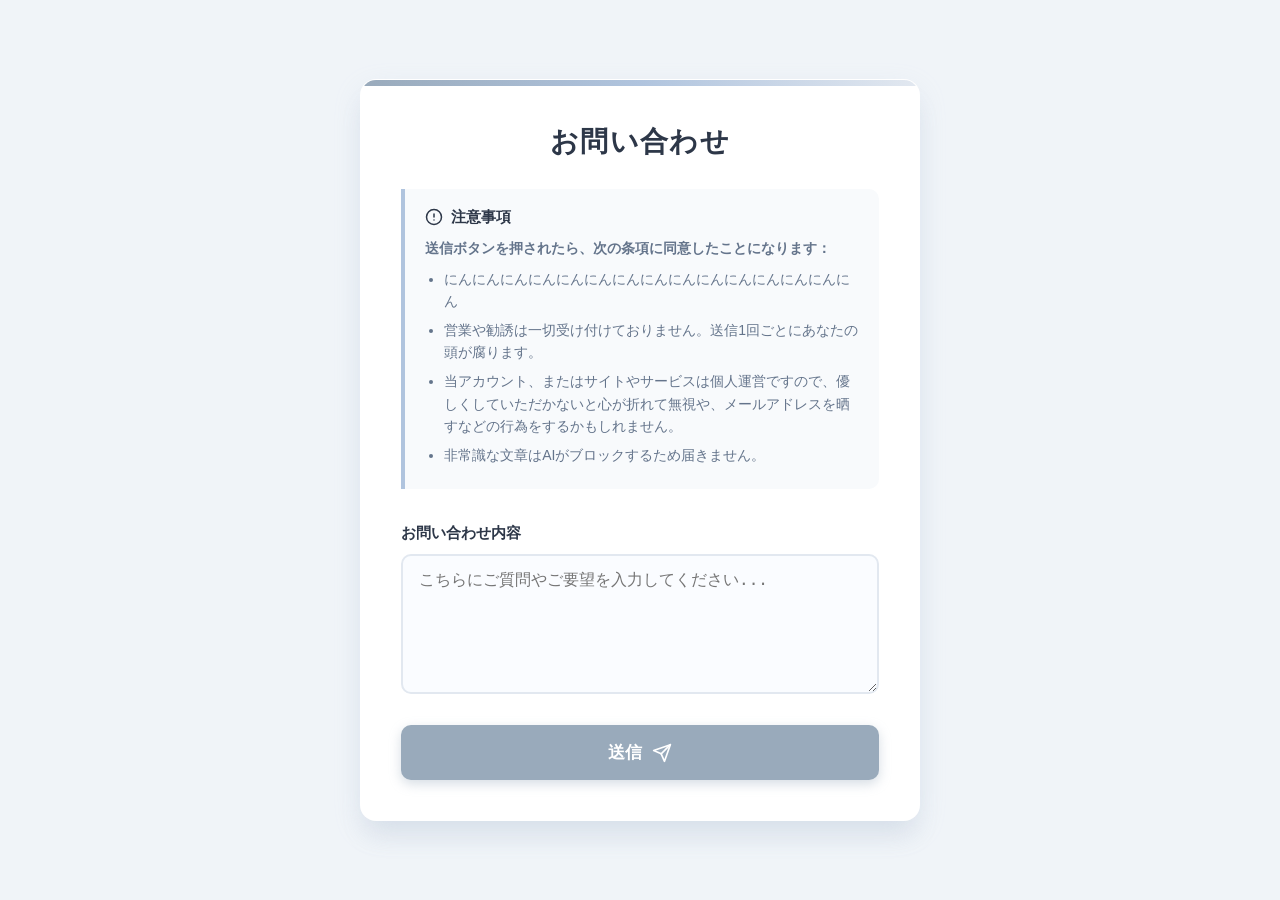
==== commit 6d16c436: "Update index.html" ====
--- a/support/index.html
+++ b/support/index.html
@@ -417,9 +417,9 @@
       recipientEmail: "tunaisinsekai@gmail.com",
       notices: [
         "にんにんにんにんにんにんにんにんにんにんにんにんにんにんにん",
-        "営業や勧誘は一切受け付けておりません。送信1回ごとに地球温暖化が10％進行します。また送信5回ごとにあなたを食べに行きます🍴",
-        "当チャンネル、またはサイトやサービスは個人運営ですので、優しくしていただかないと心が折れて無視や、メールアドレスを晒すなどの行為をするかもしれません。",
-        "怪文書や非常識な文章はAIがブロックするため届きません。"
+        "営業や勧誘は一切受け付けておりません。送信1回ごとにあなたの頭が腐ります。",
+        "当アカウント、またはサイトやサービスは個人運営ですので、優しくしていただかないと心が折れて無視や、メールアドレスを晒すなどの行為をするかもしれません。",
+        "非常識な文章はAIがブロックするため届きません。"
       ]
     };
 
